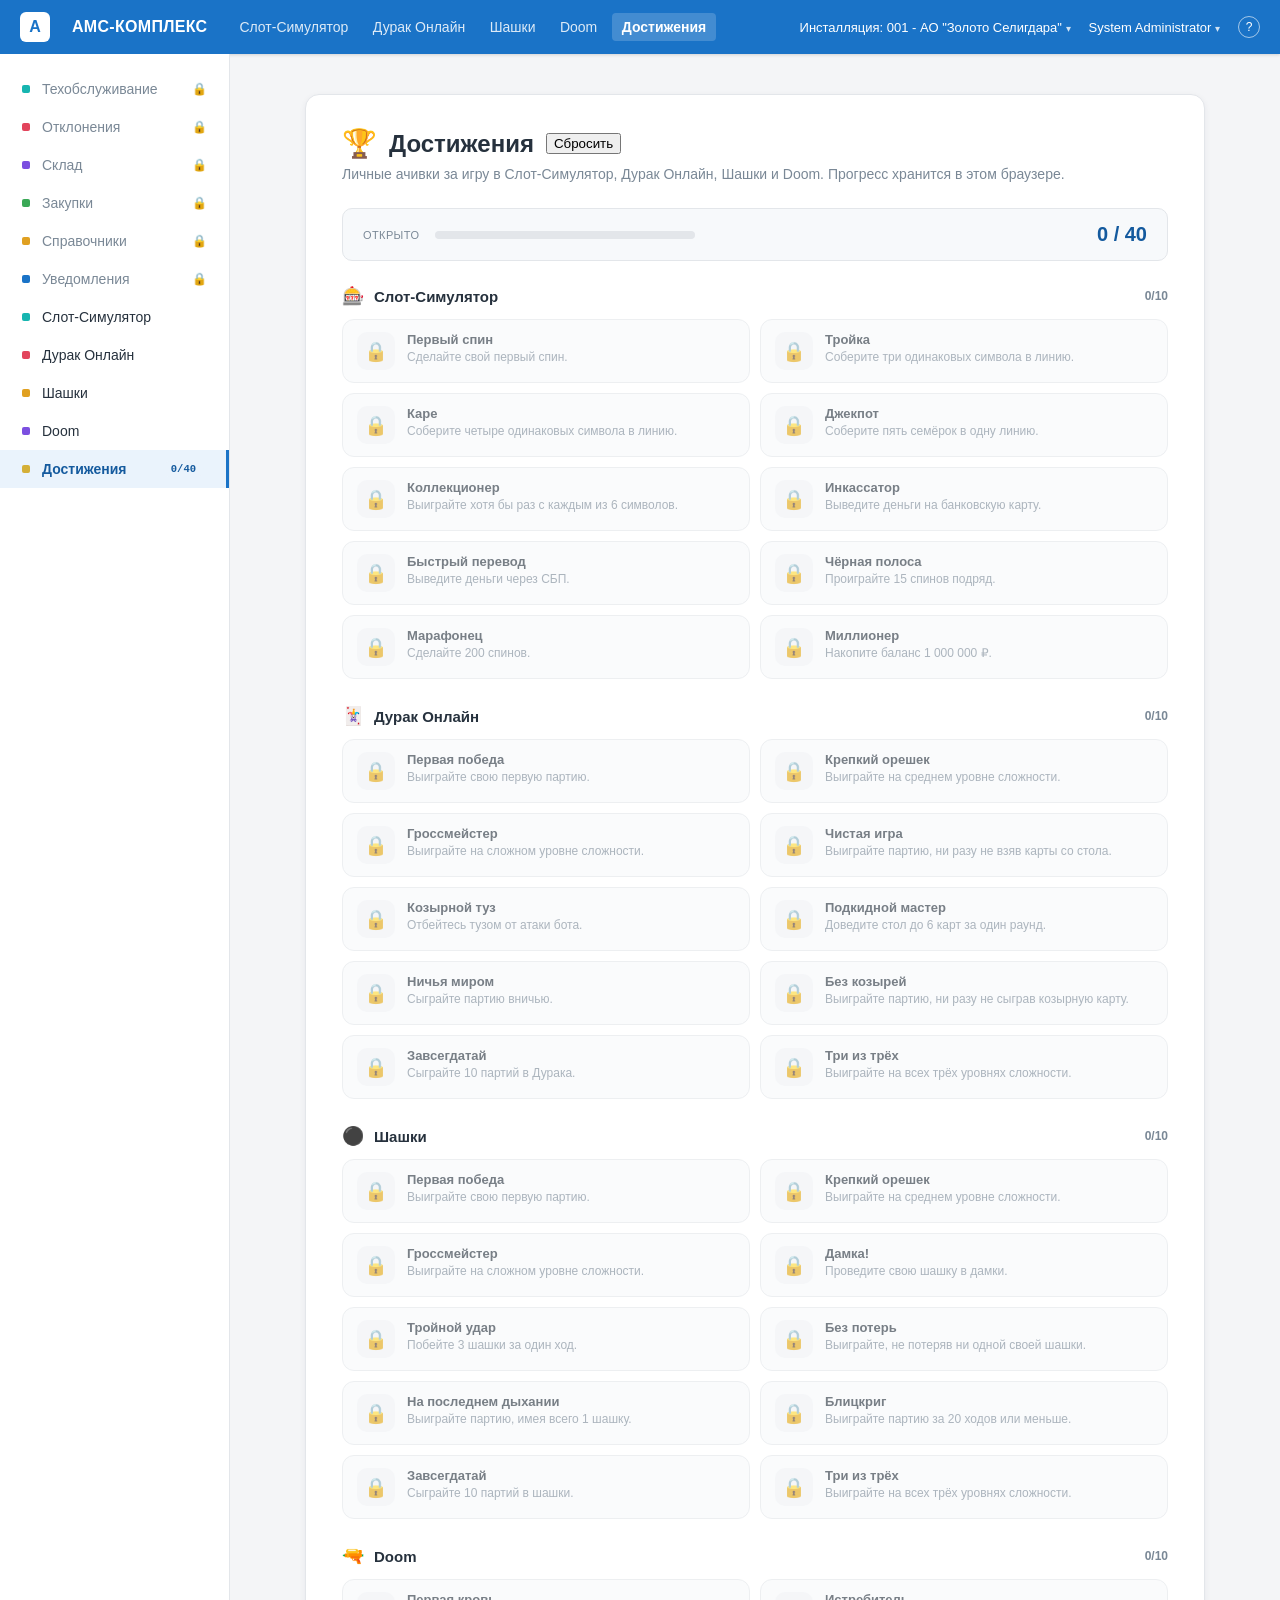
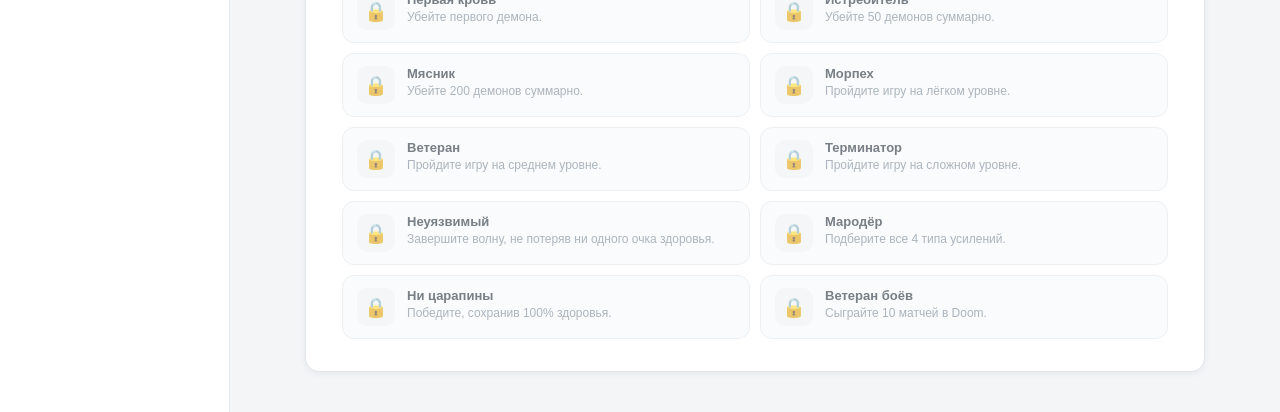
==== achievements.html @ a23271f0 "Add an Achievements system with a full-screen unlock animation New shared achievements.js/css regist" ====
<!doctype html>
<html lang="ru">
<head>
<meta charset="UTF-8" />
<meta name="viewport" content="width=device-width, initial-scale=1.0" />
<title>АМС-КОМПЛЕКС · Достижения</title>
<link rel="icon" href="data:image/svg+xml,<svg xmlns=%22http://www.w3.org/2000/svg%22 viewBox=%220 0 100 100%22><rect width=%22100%22 height=%22100%22 rx=%2220%22 fill=%22%231565c0%22/><text x=%2250%22 y=%2268%22 font-size=%2260%22 fill=%22white%22 text-anchor=%22middle%22 font-family=%22Arial%22>A</text></svg>" />
<link rel="stylesheet" href="style.css" />
<link rel="stylesheet" href="achievements.css" />
</head>
<body>
<header class="topbar">
  <div class="topbar-left">
    <div class="logo">A</div>
    <span class="brand">АМС-КОМПЛЕКС</span>
    <nav class="topnav">
      <a href="index.html">Слот-Симулятор</a>
      <a href="durak.html">Дурак Онлайн</a>
      <a href="checkers.html">Шашки</a>
      <a href="doom.html">Doom</a>
      <a href="#" class="active">Достижения</a>
    </nav>
  </div>
  <div class="topbar-right">
    <span class="install">Инсталляция: 001 - АО "Золото Селигдара" <span class="chev">▾</span></span>
    <span class="user">System Administrator <span class="chev">▾</span></span>
    <span class="help">?</span>
  </div>
</header>

<div class="page">
  <aside class="sidebar">
    <div class="sidebar-item locked-feature" data-feature="Техобслуживание"><span class="dot dot-teal"></span>Техобслуживание<span class="lock-icon">🔒</span></div>
    <div class="sidebar-item locked-feature" data-feature="Отклонения"><span class="dot dot-red"></span>Отклонения<span class="lock-icon">🔒</span></div>
    <div class="sidebar-item locked-feature" data-feature="Склад"><span class="dot dot-purple"></span>Склад<span class="lock-icon">🔒</span></div>
    <div class="sidebar-item locked-feature" data-feature="Закупки"><span class="dot dot-green"></span>Закупки<span class="lock-icon">🔒</span></div>
    <div class="sidebar-item locked-feature" data-feature="Справочники"><span class="dot dot-orange"></span>Справочники<span class="lock-icon">🔒</span></div>
    <div class="sidebar-item locked-feature" data-feature="Уведомления"><span class="dot dot-blue"></span>Уведомления<span class="lock-icon">🔒</span></div>
    <a href="index.html" class="sidebar-item">
      <span class="dot dot-cyan"></span>Слот-Симулятор
    </a>
    <a href="durak.html" class="sidebar-item">
      <span class="dot dot-red"></span>Дурак Онлайн
    </a>
    <a href="checkers.html" class="sidebar-item">
      <span class="dot dot-orange"></span>Шашки
    </a>
    <a href="doom.html" class="sidebar-item">
      <span class="dot dot-purple"></span>Doom
    </a>
    <div class="sidebar-item active">
      <span class="dot dot-gold"></span>Достижения
      <span class="ach-badge">0/40</span>
    </div>
  </aside>

  <main class="content">
    <div class="card achievements-card">
      <div class="card-header">
        <span class="card-icon">🏆</span>
        <h1>Достижения</h1>
        <button id="achResetBtn" class="new-game-btn">Сбросить</button>
      </div>
      <p class="subtitle">Личные ачивки за игру в Слот-Симулятор, Дурак Онлайн, Шашки и Doom. Прогресс хранится в этом браузере.</p>

      <div class="ach-summary">
        <span class="ach-summary-label">Открыто</span>
        <div class="ach-summary-track"><div class="ach-summary-fill" id="achSummaryFill"></div></div>
        <span class="ach-summary-count" id="achSummaryCount">0 / 40</span>
      </div>

      <div id="achList"></div>
    </div>
  </main>
</div>

<div class="ach-toast-layer" id="achToastLayer"></div>

<script src="achievements.js"></script>
<script>initAchievementsPage();</script>
</body>
</html>
---- style.css ----
:root {
  --blue: #1a73c7;
  --blue-dark: #145a9e;
  --bg: #f4f5f7;
  --sidebar-bg: #ffffff;
  --card-bg: #ffffff;
  --border: #e3e6ea;
  --text: #26313d;
  --text-muted: #7a8896;
  --teal: #17b5b0;
  --red: #e2445c;
  --purple: #7b4fe0;
  --green: #3aa856;
  --orange: #e0a021;
  --gold: #d4af37;
}

* { box-sizing: border-box; }

body {
  margin: 0;
  font-family: "Segoe UI", Roboto, Arial, sans-serif;
  background: var(--bg);
  color: var(--text);
  overflow-x: hidden;
}

.topbar {
  min-height: 54px;
  background: var(--blue);
  color: #fff;
  display: flex;
  flex-wrap: wrap;
  align-items: center;
  justify-content: space-between;
  gap: 8px 20px;
  padding: 10px 20px;
  box-shadow: 0 1px 3px rgba(0,0,0,0.15);
}

.topbar-left { display: flex; flex-wrap: wrap; align-items: center; gap: 10px 22px; }

.logo {
  width: 30px;
  height: 30px;
  background: #fff;
  color: var(--blue);
  border-radius: 6px;
  display: flex;
  align-items: center;
  justify-content: center;
  font-weight: 800;
}

.brand { font-weight: 700; letter-spacing: 0.3px; }

.topnav a {
  color: rgba(255,255,255,0.85);
  text-decoration: none;
  font-size: 14px;
  padding: 6px 10px;
  border-radius: 4px;
}
.topnav a.active {
  background: rgba(255,255,255,0.18);
  color: #fff;
  font-weight: 600;
}

.topbar-right {
  display: flex;
  flex-wrap: wrap;
  align-items: center;
  gap: 8px 18px;
  font-size: 13px;
}
.topbar-right .chev { font-size: 10px; opacity: 0.8; }
.help {
  width: 22px; height: 22px;
  border: 1px solid rgba(255,255,255,0.6);
  border-radius: 50%;
  display: flex; align-items: center; justify-content: center;
  font-size: 12px;
}

.page {
  display: flex;
  min-height: calc(100vh - 54px);
}

.sidebar {
  width: 230px;
  background: var(--sidebar-bg);
  border-right: 1px solid var(--border);
  padding: 16px 0;
}

.sidebar-item {
  display: flex;
  align-items: center;
  gap: 12px;
  padding: 11px 22px;
  font-size: 14px;
  color: var(--text);
  cursor: default;
  text-decoration: none;
}
.sidebar-item.active {
  background: #eaf3fc;
  color: var(--blue-dark);
  font-weight: 600;
  border-right: 3px solid var(--blue);
}

a.sidebar-item {
  cursor: pointer;
}
.sidebar-item.locked-feature {
  cursor: pointer;
  color: var(--text-muted);
}
.sidebar-item.locked-feature:hover {
  background: #f7f9fb;
}
.lock-icon {
  margin-left: auto;
  font-size: 12px;
}

.dot {
  width: 8px; height: 8px;
  border-radius: 2px;
  display: inline-block;
}
.dot-teal { background: var(--teal); }
.dot-red { background: var(--red); }
.dot-purple { background: var(--purple); }
.dot-green { background: var(--green); }
.dot-orange { background: var(--orange); }
.dot-blue { background: var(--blue); }
.dot-cyan { background: #17b5b0; }
.dot-gold { background: #d4af37; }

.content {
  flex: 1;
  padding: 40px;
  display: flex;
  justify-content: center;
}

.stack {
  display: flex;
  flex-direction: column;
  gap: 20px;
  width: 100%;
  max-width: 780px;
}

.hidden { display: none !important; }

.currency {
  font-weight: 600;
  color: var(--text-muted);
  font-size: 0.7em;
}

.card {
  background: var(--card-bg);
  border: 1px solid var(--border);
  border-radius: 14px;
  box-shadow: 0 2px 6px rgba(20, 40, 70, 0.06);
  padding: 32px 36px;
}

.slot-card {
  width: 100%;
  max-width: 780px;
}

.card-header {
  display: flex;
  align-items: center;
  gap: 12px;
}
.card-icon { font-size: 28px; }
.card-header h1 {
  font-size: 24px;
  margin: 0;
  font-weight: 700;
}

.subtitle {
  color: var(--text-muted);
  font-size: 14px;
  margin: 6px 0 26px;
}

.balance-row {
  display: flex;
  justify-content: space-between;
  align-items: center;
  background: #f7f9fb;
  border: 1px solid var(--border);
  border-radius: 10px;
  padding: 14px 20px;
  margin-bottom: 22px;
}

.balance-label {
  display: block;
  font-size: 11px;
  text-transform: uppercase;
  letter-spacing: 0.4px;
  color: var(--text-muted);
  margin-bottom: 3px;
}

.balance-value {
  font-size: 22px;
  font-weight: 700;
  color: var(--green);
}

.bet-controls {
  display: flex;
  align-items: center;
  gap: 10px;
}

.bet-btn {
  width: 26px; height: 26px;
  border-radius: 6px;
  border: 1px solid var(--border);
  background: #fff;
  color: var(--blue-dark);
  font-size: 15px;
  cursor: pointer;
  line-height: 1;
}
.bet-btn:hover { background: #eaf3fc; }

.bet-value {
  font-weight: 700;
  min-width: 34px;
  text-align: center;
  display: inline-block;
}

.slot-body {
  display: flex;
  gap: 20px;
  align-items: flex-start;
}

.reels-panel {
  flex: 1;
  min-width: 0;
}

.paytable {
  width: 220px;
  flex-shrink: 0;
  background: #f7f9fb;
  border: 1px solid var(--border);
  border-radius: 10px;
  padding: 14px 16px;
}

.paytable-title {
  font-size: 13px;
  font-weight: 700;
  margin-bottom: 4px;
}

.paytable-hint {
  font-size: 11px;
  color: var(--text-muted);
  margin-bottom: 10px;
}

.paytable-row {
  display: flex;
  align-items: center;
  justify-content: space-between;
  gap: 8px;
  padding: 6px 0;
  border-bottom: 1px solid var(--border);
}
.paytable-row:last-child { border-bottom: none; }

.paytable-symbol {
  font-size: 18px;
  width: 24px;
  text-align: center;
  flex-shrink: 0;
}

.paytable-values {
  display: flex;
  gap: 7px;
  font-size: 11px;
  color: var(--text-muted);
  font-variant-numeric: tabular-nums;
  text-align: right;
}
.paytable-values b {
  display: block;
  color: var(--text);
  font-size: 12px;
}

.reels {
  display: flex;
  gap: 8px;
  justify-content: center;
  background: linear-gradient(180deg, #17324f, #0e2338);
  border-radius: 12px;
  padding: 16px;
  margin-bottom: 22px;
  box-shadow: inset 0 0 0 3px #d4af37;
}

.reel {
  width: 72px;
  height: 72px;
  background: #fff;
  border-radius: 8px;
  overflow: hidden;
  display: flex;
  align-items: center;
  justify-content: center;
  box-shadow: 0 2px 4px rgba(0,0,0,0.35);
}

.reel-strip {
  font-size: 34px;
  transition: transform 0.08s linear;
}

.reel.spinning .reel-strip {
  filter: blur(2px);
}

.message {
  text-align: center;
  min-height: 28px;
  font-size: 17px;
  font-weight: 700;
  color: var(--blue-dark);
  margin-bottom: 20px;
}

.message.win {
  color: var(--gold);
  text-shadow: 0 0 1px rgba(212,175,55,0.4);
  animation: pop 0.4s ease;
}

@keyframes pop {
  0% { transform: scale(0.85); opacity: 0; }
  100% { transform: scale(1); opacity: 1; }
}

.spin-btn {
  display: block;
  width: 100%;
  padding: 14px;
  background: var(--blue);
  color: #fff;
  border: none;
  border-radius: 10px;
  font-size: 16px;
  font-weight: 700;
  letter-spacing: 0.3px;
  cursor: pointer;
  transition: background 0.15s ease, transform 0.05s ease;
}
.spin-btn:hover { background: var(--blue-dark); }
.spin-btn:active { transform: translateY(1px); }
.spin-btn:disabled {
  background: #a9c4de;
  cursor: not-allowed;
}

.footnote {
  margin-top: 18px;
  font-size: 11px;
  color: var(--text-muted);
  text-align: center;
}

/* Withdraw card */

.withdraw-card {
  width: 100%;
  max-width: 560px;
  align-self: center;
  animation: slideIn 0.35s ease;
}

@keyframes slideIn {
  0% { opacity: 0; transform: translateY(-10px); }
  100% { opacity: 1; transform: translateY(0); }
}

.withdraw-amount-row {
  display: flex;
  align-items: center;
  justify-content: space-between;
  background: #f7f9fb;
  border: 1px solid var(--border);
  border-radius: 10px;
  padding: 14px 20px;
  margin: 18px 0 20px;
}

.withdraw-amount {
  font-size: 22px;
  font-weight: 700;
  color: var(--text);
}

.method-tabs {
  display: flex;
  gap: 8px;
  background: #f0f2f5;
  border-radius: 10px;
  padding: 4px;
  margin-bottom: 18px;
}

.difficulty-select {
  display: flex;
  align-items: center;
  gap: 12px;
  flex-wrap: wrap;
  margin-bottom: 20px;
}
.difficulty-label {
  font-size: 12px;
  font-weight: 600;
  color: var(--text-muted);
  white-space: nowrap;
}
.difficulty-select .method-tabs {
  margin-bottom: 0;
}

.method-tab {
  flex: 1;
  border: none;
  background: transparent;
  padding: 9px 8px;
  border-radius: 8px;
  font-size: 13px;
  font-weight: 600;
  color: var(--text-muted);
  cursor: pointer;
}

.method-tab.active {
  background: #fff;
  color: var(--blue-dark);
  box-shadow: 0 1px 3px rgba(20,40,70,0.12);
}

.field-label {
  display: block;
  font-size: 12px;
  font-weight: 600;
  color: var(--text-muted);
  margin-bottom: 6px;
}

.field-input {
  width: 100%;
  border: 1px solid var(--border);
  border-radius: 10px;
  padding: 12px 14px;
  font-size: 15px;
  font-family: inherit;
  color: var(--text);
  background: #fff;
  letter-spacing: 0.5px;
}
.field-input:focus {
  outline: none;
  border-color: var(--blue);
  box-shadow: 0 0 0 3px rgba(26,115,199,0.15);
}

.card-input-wrap {
  position: relative;
}
.card-input-wrap .field-input {
  padding-right: 66px;
}

.card-brand {
  position: absolute;
  right: 8px;
  top: 50%;
  transform: translateY(-50%);
  font-size: 10px;
  font-weight: 800;
  letter-spacing: 0.5px;
  color: #fff;
  padding: 4px 8px;
  border-radius: 5px;
  background: #9aa7b3;
  visibility: hidden;
}
.card-brand.visa { visibility: visible; background: #1a5cb0; }
.card-brand.mastercard { visibility: visible; background: linear-gradient(90deg, #eb001b, #f79e1b); }
.card-brand.mir { visibility: visible; background: #1a9f4c; }

.method-panel { margin-bottom: 8px; }

.field-error {
  min-height: 18px;
  font-size: 12px;
  color: var(--red);
  margin: 8px 0 4px;
}

.withdraw-btn {
  display: block;
  width: 100%;
  padding: 14px;
  background: var(--blue);
  color: #fff;
  border: none;
  border-radius: 10px;
  font-size: 16px;
  font-weight: 700;
  letter-spacing: 0.3px;
  cursor: pointer;
  margin-top: 6px;
  transition: background 0.15s ease, transform 0.05s ease;
}
.withdraw-btn:hover { background: var(--blue-dark); }
.withdraw-btn:active { transform: translateY(1px); }
.withdraw-btn:disabled { background: #a9c4de; cursor: not-allowed; }
.withdraw-btn.secondary {
  background: #eaf3fc;
  color: var(--blue-dark);
}
.withdraw-btn.secondary:hover { background: #d9ecfb; }

.withdraw-success {
  text-align: center;
  padding: 10px 0 4px;
  animation: pop 0.4s ease;
}

.success-icon {
  width: 56px;
  height: 56px;
  margin: 0 auto 16px;
  border-radius: 50%;
  background: #e6f6ea;
  color: var(--green);
  font-size: 28px;
  font-weight: 800;
  display: flex;
  align-items: center;
  justify-content: center;
}

.success-title {
  font-size: 18px;
  font-weight: 700;
  margin-bottom: 6px;
}

.success-amount {
  font-size: 26px;
  font-weight: 800;
  color: var(--green);
  margin-bottom: 6px;
}

.success-detail {
  font-size: 13px;
  color: var(--text-muted);
  margin-bottom: 20px;
}

.success-meta {
  display: flex;
  justify-content: space-between;
  gap: 12px;
  background: #f7f9fb;
  border: 1px solid var(--border);
  border-radius: 10px;
  padding: 14px 18px;
  margin-bottom: 20px;
  text-align: left;
}
.success-meta > div {
  display: flex;
  flex-direction: column;
  gap: 4px;
  font-size: 13px;
}
.success-meta span:first-child {
  font-size: 11px;
  text-transform: uppercase;
  letter-spacing: 0.3px;
  color: var(--text-muted);
}
.success-meta span:last-child {
  font-weight: 700;
}

/* Paywall modal */

.modal-overlay {
  position: fixed;
  inset: 0;
  background: rgba(15, 25, 40, 0.55);
  display: flex;
  align-items: center;
  justify-content: center;
  padding: 20px;
  z-index: 100;
}

.modal {
  position: relative;
  background: #fff;
  border-radius: 16px;
  padding: 32px 32px 26px;
  width: 100%;
  max-width: 420px;
  box-shadow: 0 20px 50px rgba(0,0,0,0.3);
  animation: pop 0.3s ease;
}

.modal-close {
  position: absolute;
  top: 14px;
  right: 14px;
  width: 28px;
  height: 28px;
  border: none;
  background: #f0f2f5;
  border-radius: 50%;
  font-size: 16px;
  line-height: 1;
  color: var(--text-muted);
  cursor: pointer;
}
.modal-close:hover { background: #e3e6ea; }

.saas-badge {
  display: inline-block;
  background: linear-gradient(90deg, var(--blue), var(--blue-dark));
  color: #fff;
  font-size: 11px;
  font-weight: 800;
  letter-spacing: 0.4px;
  padding: 5px 12px;
  border-radius: 20px;
  margin-bottom: 14px;
}

.saas-title {
  margin: 0 0 8px;
  font-size: 21px;
  font-weight: 800;
}

.saas-subtitle {
  margin: 0 0 18px;
  font-size: 13px;
  color: var(--text-muted);
  line-height: 1.5;
}
.saas-subtitle strong,
.saas-subtitle span {
  color: var(--text);
  font-weight: 700;
}

.saas-features {
  list-style: none;
  margin: 0 0 20px;
  padding: 0;
  display: flex;
  flex-direction: column;
  gap: 9px;
}
.saas-features li {
  font-size: 13px;
  color: var(--text);
  background: #f7f9fb;
  border: 1px solid var(--border);
  border-radius: 8px;
  padding: 9px 12px;
}

.saas-price-row {
  display: flex;
  align-items: baseline;
  gap: 6px;
  margin-bottom: 18px;
}
.saas-price {
  font-size: 30px;
  font-weight: 800;
  color: var(--blue-dark);
}
.saas-price-period {
  font-size: 13px;
  color: var(--text-muted);
}

.saas-pay-btn {
  margin-top: 0;
}

.saas-note {
  margin-top: 12px;
  font-size: 11px;
  color: var(--text-muted);
  text-align: center;
}

/* Game stats card */

.stats-card {
  width: 100%;
  max-width: 720px;
}
.stats-card .card-header {
  position: relative;
}

.stats-table {
  display: flex;
  flex-direction: column;
  border: 1px solid var(--border);
  border-radius: 10px;
  overflow: hidden;
}

.stats-row {
  display: grid;
  grid-template-columns: 1.2fr repeat(5, 1fr);
  align-items: center;
  padding: 10px 14px;
  font-size: 13px;
  border-bottom: 1px solid var(--border);
}
.stats-row:last-child { border-bottom: none; }

.stats-row.stats-header {
  background: #f7f9fb;
  font-size: 11px;
  text-transform: uppercase;
  letter-spacing: 0.3px;
  color: var(--text-muted);
  font-weight: 700;
}

.stats-level {
  font-weight: 700;
}

.stats-cell {
  text-align: center;
  font-variant-numeric: tabular-nums;
}

.stats-row:not(.stats-header) .stats-win { color: var(--green); font-weight: 700; }
.stats-row:not(.stats-header) .stats-loss { color: var(--red); font-weight: 700; }
.stats-row:not(.stats-header) .stats-draw { color: var(--text-muted); }
.stats-row:not(.stats-header) .stats-rate { font-weight: 700; }

@media (max-width: 700px) {
  .stats-row { grid-template-columns: 1fr; row-gap: 4px; text-align: left; }
  .stats-cell { text-align: left; }
  .stats-row.stats-header { display: none; }
  .stats-row:not(.stats-header) .stats-cell::before {
    content: attr(data-label) ": ";
    color: var(--text-muted);
    font-weight: 400;
  }
}

.saas-payment .saas-title {
  margin-bottom: 16px;
}
.saas-payment .withdraw-amount-row {
  margin-top: 0;
}
.saas-payment .withdraw-btn + .withdraw-btn {
  margin-top: 10px;
}

@media (max-width: 700px) {
  .sidebar { display: none; }
  .content { padding: 20px; }
  .card { padding: 24px 20px; }
  .slot-body { flex-direction: column; }
  .paytable { width: 100%; }
  .reel { width: 56px; height: 56px; }
  .reel-strip { font-size: 26px; }
  .reels { gap: 6px; padding: 12px; }
}
---- achievements.css ----
/* Nav badge */
.ach-badge {
  margin-left: auto;
  font-family: ui-monospace, "SF Mono", Consolas, monospace;
  font-size: 10.5px;
  font-weight: 700;
  color: var(--blue-dark);
  background: #eaf3fc;
  border-radius: 999px;
  padding: 2px 8px;
}
a.sidebar-item .ach-badge { margin-left: auto; }

/* ---------- Full-screen unlock toast ---------- */

.ach-toast-layer {
  position: fixed;
  inset: 0;
  z-index: 1000;
  pointer-events: none;
}

.ach-toast {
  position: fixed;
  inset: 0;
  display: flex;
  align-items: center;
  justify-content: center;
  pointer-events: auto;
  cursor: pointer;
  opacity: 0;
}
.ach-toast.ach-toast-in { opacity: 1; }
.ach-toast.ach-toast-out {
  opacity: 0;
  transition: opacity 0.35s ease;
}

.ach-toast-backdrop {
  position: absolute;
  inset: 0;
  background: radial-gradient(120% 120% at 50% 40%, rgba(20, 30, 45, 0.55), rgba(5, 9, 14, 0.86));
  backdrop-filter: blur(6px);
  opacity: 0;
  transition: opacity 0.45s ease;
}
.ach-toast.ach-toast-in .ach-toast-backdrop { opacity: 1; }

.ach-confetti {
  position: absolute;
  inset: 0;
  pointer-events: none;
}

.ach-toast-card {
  position: relative;
  width: min(420px, 88vw);
  background: linear-gradient(180deg, #16283b, #0d1b28);
  border: 1px solid rgba(215, 177, 85, 0.35);
  border-radius: 20px;
  padding: 36px 30px 30px;
  text-align: center;
  box-shadow: 0 30px 80px -20px rgba(0, 0, 0, 0.7), 0 0 0 1px rgba(255, 255, 255, 0.03) inset;
  transform: scale(0.55) translateY(40px);
  opacity: 0;
  overflow: hidden;
}
.ach-toast.ach-toast-in .ach-toast-card {
  animation: achCardIn 0.62s cubic-bezier(0.2, 1.4, 0.4, 1) forwards;
}

@keyframes achCardIn {
  0% { transform: scale(0.55) translateY(40px); opacity: 0; }
  60% { transform: scale(1.06) translateY(-6px); opacity: 1; }
  100% { transform: scale(1) translateY(0); opacity: 1; }
}

.ach-toast-card::after {
  content: "";
  position: absolute;
  top: 0;
  left: -60%;
  width: 40%;
  height: 100%;
  background: linear-gradient(115deg, transparent, rgba(255, 255, 255, 0.14), transparent);
  transform: skewX(-18deg);
}
.ach-toast.ach-toast-in .ach-toast-card::after {
  animation: achShine 1.3s ease-out 0.5s;
}
@keyframes achShine {
  0% { left: -60%; }
  100% { left: 130%; }
}

.ach-toast-eyebrow {
  font-family: ui-monospace, "SF Mono", Consolas, monospace;
  font-size: 11px;
  letter-spacing: 0.16em;
  text-transform: uppercase;
  color: var(--gold, #d7b155);
  margin-bottom: 18px;
}

.ach-toast-icon {
  width: 84px;
  height: 84px;
  margin: 0 auto 16px;
  border-radius: 50%;
  background: radial-gradient(circle at 35% 30%, #2a3f56, #0f1e2c);
  border: 2px solid rgba(215, 177, 85, 0.55);
  display: flex;
  align-items: center;
  justify-content: center;
  font-size: 40px;
  position: relative;
}
.ach-toast.ach-toast-in .ach-toast-icon {
  animation: achIconPulse 1.8s ease-out 0.3s;
}
@keyframes achIconPulse {
  0% { box-shadow: 0 0 0 0 rgba(215, 177, 85, 0.55); }
  70% { box-shadow: 0 0 0 26px rgba(215, 177, 85, 0); }
  100% { box-shadow: 0 0 0 0 rgba(215, 177, 85, 0); }
}

.ach-toast-game {
  font-size: 11.5px;
  color: #93a8bd;
  text-transform: uppercase;
  letter-spacing: 0.06em;
  margin-bottom: 6px;
}

.ach-toast-title {
  font-size: 24px;
  font-weight: 800;
  color: #eef3f8;
  margin-bottom: 8px;
}

.ach-toast-desc {
  font-size: 13.5px;
  color: #93a8bd;
  line-height: 1.5;
}

@media (prefers-reduced-motion: reduce) {
  .ach-toast, .ach-toast-backdrop, .ach-toast-card, .ach-toast-icon, .ach-toast-card::after {
    animation: none !important;
    transition: none !important;
  }
  .ach-toast.ach-toast-in { opacity: 1; }
  .ach-toast.ach-toast-in .ach-toast-backdrop { opacity: 1; }
  .ach-toast.ach-toast-in .ach-toast-card { transform: none; opacity: 1; }
}

/* ---------- Achievements page ---------- */

.achievements-card {
  width: 100%;
  max-width: 900px;
}

.ach-summary {
  display: flex;
  align-items: center;
  gap: 16px;
  background: #f7f9fb;
  border: 1px solid var(--border);
  border-radius: 10px;
  padding: 14px 20px;
  margin: 18px 0 24px;
}
.ach-summary-label {
  font-size: 11px;
  text-transform: uppercase;
  letter-spacing: 0.4px;
  color: var(--text-muted);
}
.ach-summary-count {
  font-size: 20px;
  font-weight: 800;
  color: var(--blue-dark);
  margin-left: auto;
  font-variant-numeric: tabular-nums;
}
.ach-summary-track {
  flex: 1;
  height: 8px;
  background: #e3e6ea;
  border-radius: 999px;
  overflow: hidden;
  max-width: 260px;
}
.ach-summary-fill {
  height: 100%;
  width: 0%;
  background: linear-gradient(90deg, var(--gold, #d4af37), var(--blue));
  border-radius: 999px;
  transition: width 0.5s ease;
}

.ach-group { margin-bottom: 26px; }
.ach-group:last-child { margin-bottom: 0; }

.ach-group-head {
  display: flex;
  align-items: center;
  gap: 10px;
  margin-bottom: 12px;
}
.ach-group-icon { font-size: 18px; }
.ach-group-head h2 {
  font-size: 15px;
  font-weight: 700;
  margin: 0;
}
.ach-group-count {
  margin-left: auto;
  font-size: 12px;
  font-weight: 700;
  color: var(--text-muted);
  font-variant-numeric: tabular-nums;
}

.ach-grid {
  display: grid;
  grid-template-columns: repeat(2, 1fr);
  gap: 10px;
}

.ach-card {
  display: flex;
  gap: 12px;
  align-items: flex-start;
  border: 1px solid var(--border);
  border-radius: 12px;
  padding: 12px 14px;
  background: #fff;
}
.ach-card.ach-locked {
  background: #f7f9fb;
  opacity: 0.62;
}
.ach-card.ach-done {
  border-color: rgba(212, 175, 55, 0.45);
  background: linear-gradient(180deg, #fffdf6, #ffffff);
}

.ach-card-icon {
  width: 38px;
  height: 38px;
  flex-shrink: 0;
  border-radius: 10px;
  display: flex;
  align-items: center;
  justify-content: center;
  font-size: 19px;
  background: #f0f2f5;
}
.ach-card.ach-done .ach-card-icon {
  background: rgba(212, 175, 55, 0.16);
}

.ach-card-title {
  font-size: 13px;
  font-weight: 700;
  color: var(--text);
  margin-bottom: 2px;
}
.ach-card-desc {
  font-size: 12px;
  color: var(--text-muted);
  line-height: 1.4;
}
.ach-card-date {
  font-size: 10.5px;
  color: var(--gold-dim, #8a7442);
  margin-top: 4px;
  font-weight: 600;
}

@media (max-width: 700px) {
  .ach-grid { grid-template-columns: 1fr; }
  .ach-summary { flex-wrap: wrap; }
  .ach-summary-track { order: 3; max-width: 100%; }
}
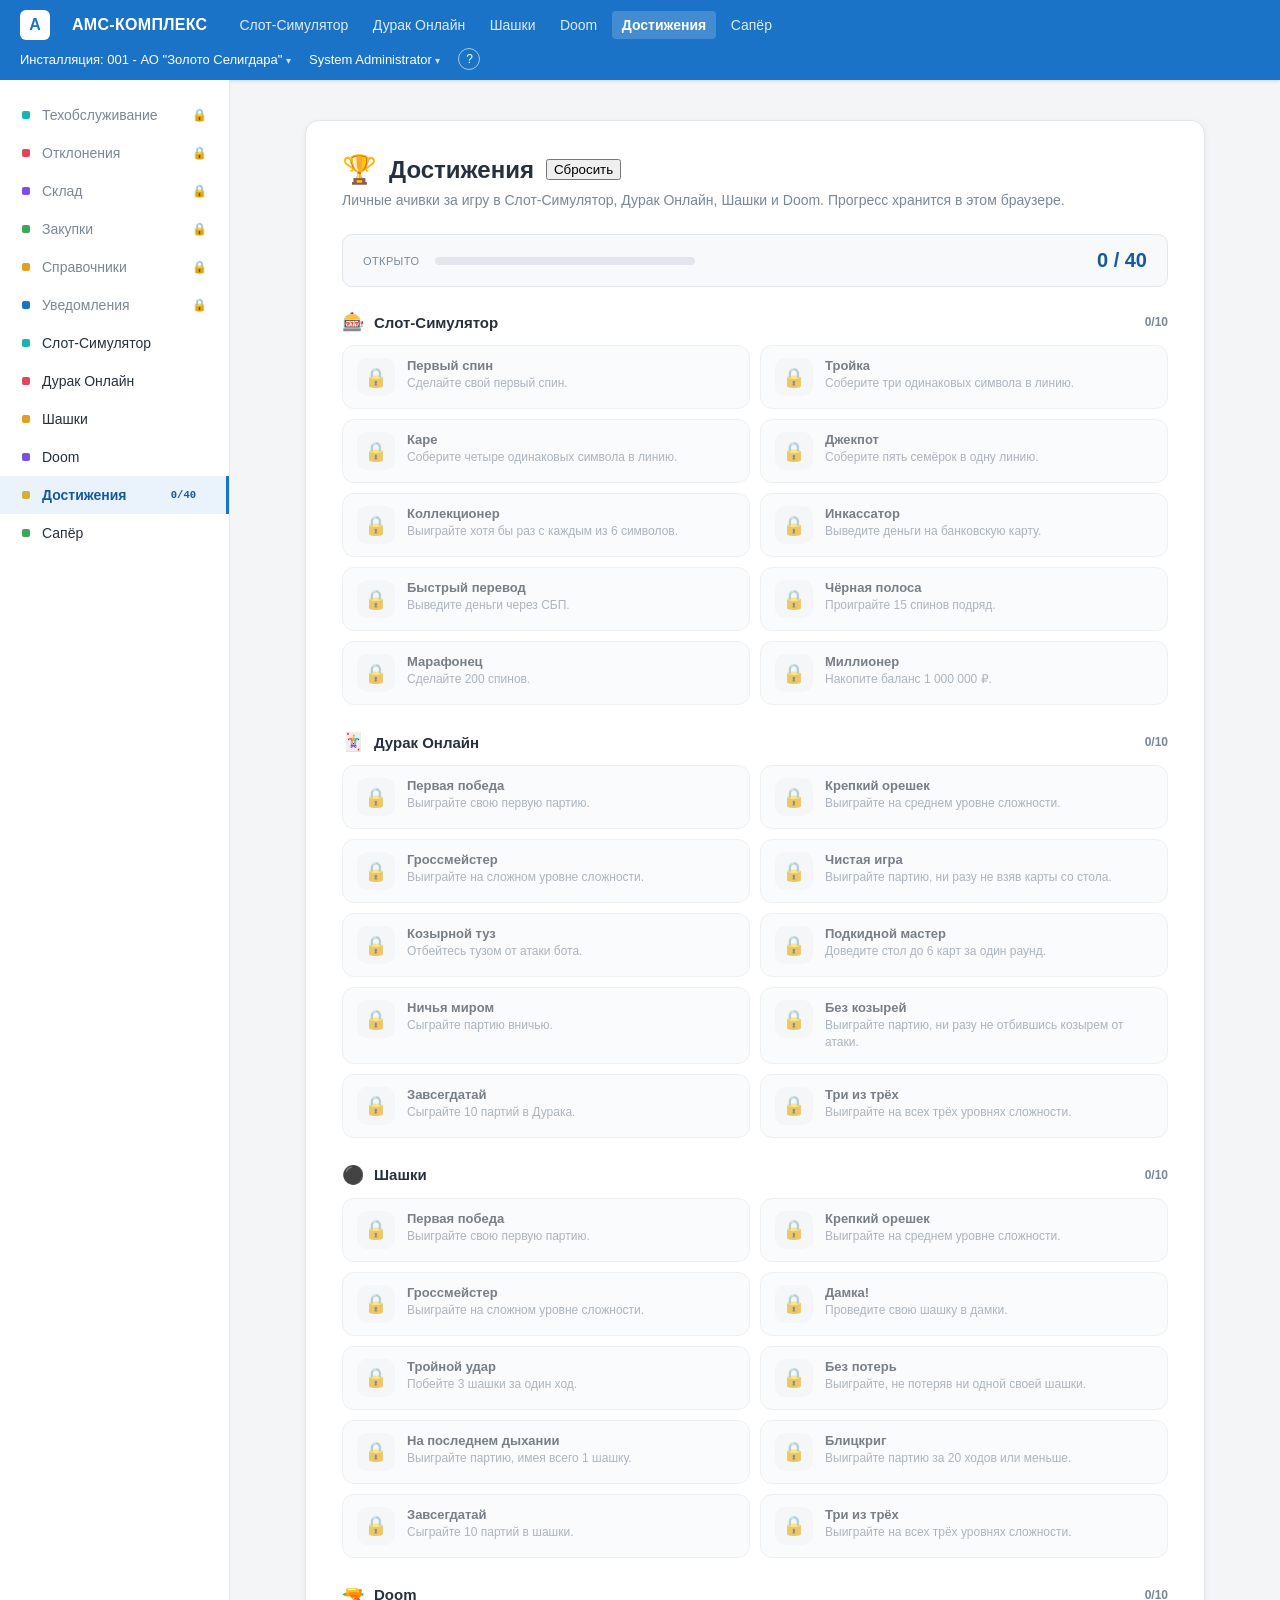
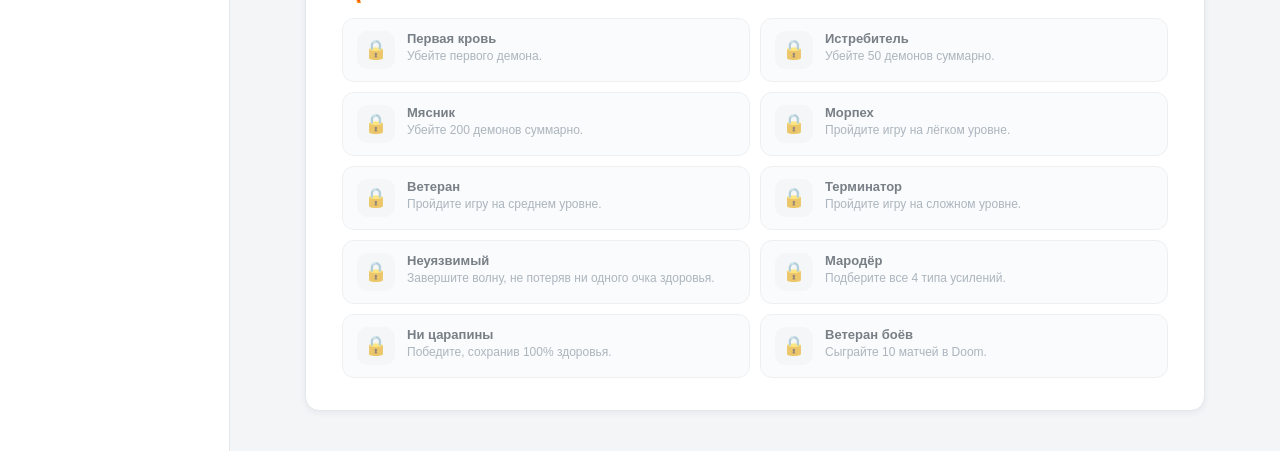
==== commit b0d71785: "Add Minesweeper game with difficulty levels and statistics" ====
--- a/achievements.html
+++ b/achievements.html
@@ -19,6 +19,7 @@
       <a href="checkers.html">Шашки</a>
       <a href="doom.html">Doom</a>
       <a href="#" class="active">Достижения</a>
+      <a href="minesweeper.html">Сапёр</a>
     </nav>
   </div>
   <div class="topbar-right">
@@ -52,6 +53,7 @@
       <span class="dot dot-gold"></span>Достижения
       <span class="ach-badge">0/40</span>
     </div>
+    <a href="minesweeper.html" class="sidebar-item"><span class="dot dot-green"></span>Сапёр</a>
   </aside>
 
   <main class="content">
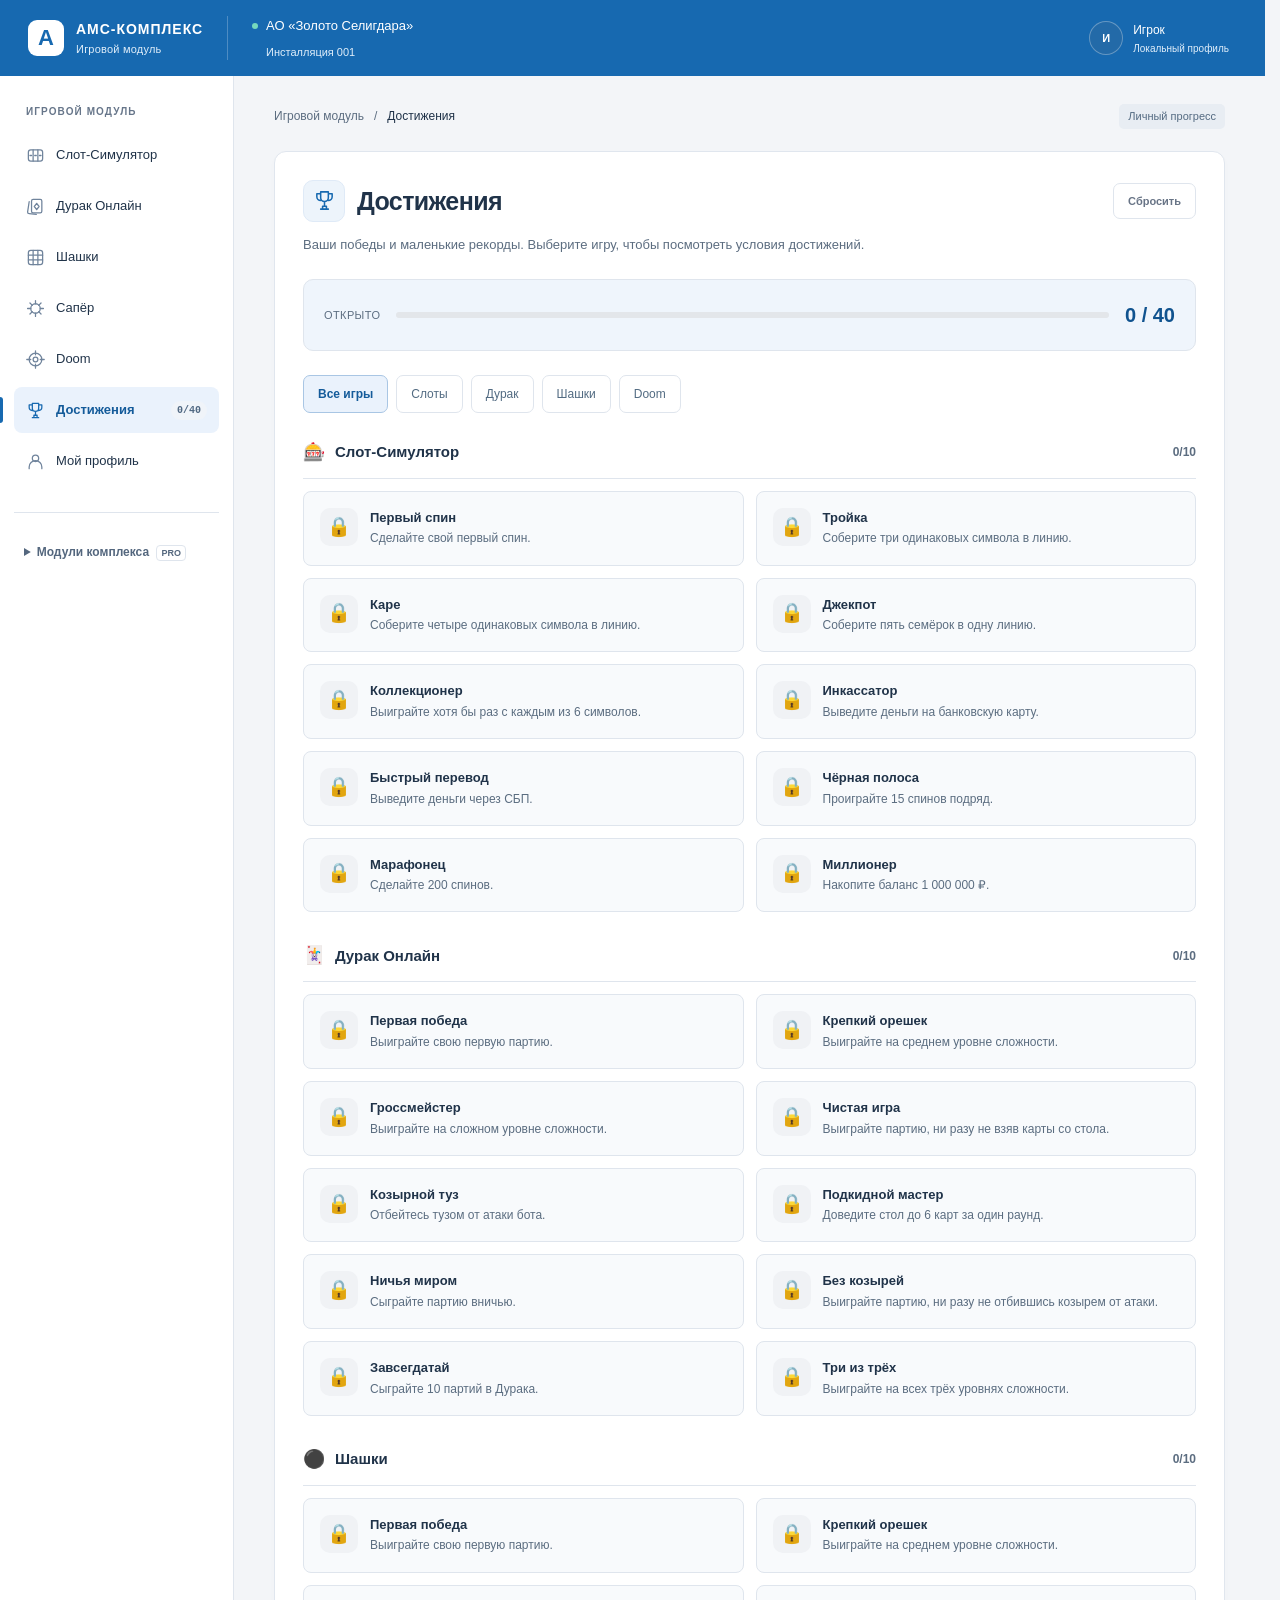
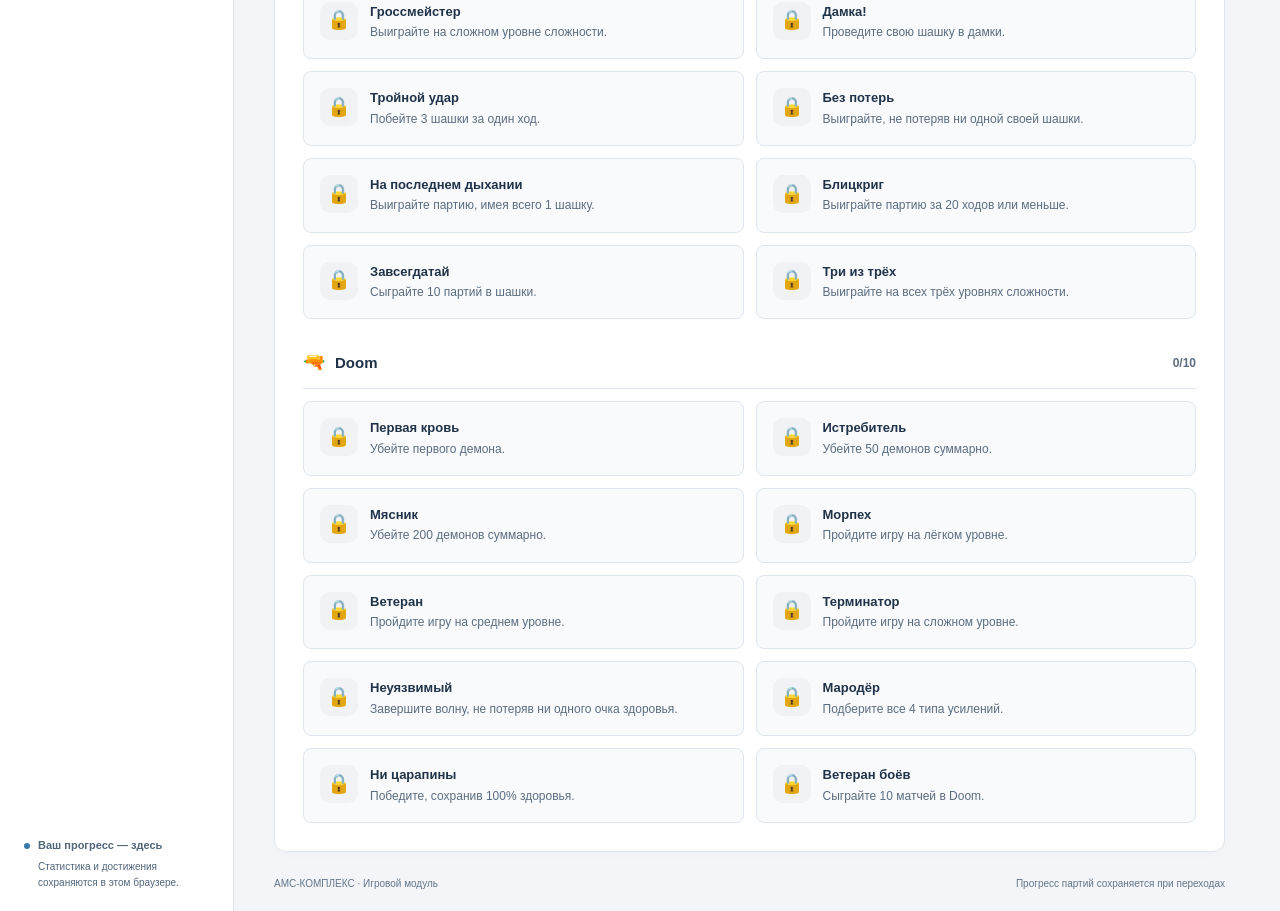
==== commit fe8cdb45: "Unify corporate UI with stateful SPA navigation and local profiles" ====
--- a/achievements.html
+++ b/achievements.html
@@ -5,65 +5,60 @@
 <meta name="viewport" content="width=device-width, initial-scale=1.0" />
 <title>АМС-КОМПЛЕКС · Достижения</title>
 <link rel="icon" href="data:image/svg+xml,<svg xmlns=%22http://www.w3.org/2000/svg%22 viewBox=%220 0 100 100%22><rect width=%22100%22 height=%22100%22 rx=%2220%22 fill=%22%231565c0%22/><text x=%2250%22 y=%2268%22 font-size=%2260%22 fill=%22white%22 text-anchor=%22middle%22 font-family=%22Arial%22>A</text></svg>" />
+<meta name="theme-color" content="#1769b0" />
 <link rel="stylesheet" href="style.css" />
+<link rel="stylesheet" href="durak.css" />
+<link rel="stylesheet" href="checkers.css" />
+<link rel="stylesheet" href="doom.css" />
+<link rel="stylesheet" href="minesweeper.css" />
 <link rel="stylesheet" href="achievements.css" />
+<link rel="stylesheet" href="ui.css" />
 </head>
-<body>
+<body class="app-page page-achievements">
+<a class="skip-link" href="#mainContent">Перейти к игре</a>
 <header class="topbar">
-  <div class="topbar-left">
-    <div class="logo">A</div>
-    <span class="brand">АМС-КОМПЛЕКС</span>
-    <nav class="topnav">
-      <a href="index.html">Слот-Симулятор</a>
-      <a href="durak.html">Дурак Онлайн</a>
-      <a href="checkers.html">Шашки</a>
-      <a href="doom.html">Doom</a>
-      <a href="#" class="active">Достижения</a>
-      <a href="minesweeper.html">Сапёр</a>
-    </nav>
-  </div>
-  <div class="topbar-right">
-    <span class="install">Инсталляция: 001 - АО "Золото Селигдара" <span class="chev">▾</span></span>
-    <span class="user">System Administrator <span class="chev">▾</span></span>
-    <span class="help">?</span>
-  </div>
+  <a class="brand-link" href="index.html#slot" aria-label="АМС-КОМПЛЕКС — главная">
+    <span class="logo">A</span><span class="brand">АМС-КОМПЛЕКС<small>Игровой модуль</small></span>
+  </a>
+  <div class="workspace-name"><span class="workspace-dot"></span>АО «Золото Селигдара»<span class="workspace-id">Инсталляция 001</span></div>
+  <a class="header-account" href="index.html#profile" aria-label="Открыть профиль"><span class="account-avatar" data-profile-avatar aria-hidden="true">И</span><span class="account-label"><span data-profile-name>Игрок</span><small>Локальный профиль</small></span></a>
+  <button class="menu-toggle" type="button" aria-expanded="false" aria-controls="siteSidebar"><span aria-hidden="true">☰</span> Меню</button>
 </header>
 
 <div class="page">
-  <aside class="sidebar">
-    <div class="sidebar-item locked-feature" data-feature="Техобслуживание"><span class="dot dot-teal"></span>Техобслуживание<span class="lock-icon">🔒</span></div>
-    <div class="sidebar-item locked-feature" data-feature="Отклонения"><span class="dot dot-red"></span>Отклонения<span class="lock-icon">🔒</span></div>
-    <div class="sidebar-item locked-feature" data-feature="Склад"><span class="dot dot-purple"></span>Склад<span class="lock-icon">🔒</span></div>
-    <div class="sidebar-item locked-feature" data-feature="Закупки"><span class="dot dot-green"></span>Закупки<span class="lock-icon">🔒</span></div>
-    <div class="sidebar-item locked-feature" data-feature="Справочники"><span class="dot dot-orange"></span>Справочники<span class="lock-icon">🔒</span></div>
-    <div class="sidebar-item locked-feature" data-feature="Уведомления"><span class="dot dot-blue"></span>Уведомления<span class="lock-icon">🔒</span></div>
-    <a href="index.html" class="sidebar-item">
-      <span class="dot dot-cyan"></span>Слот-Симулятор
-    </a>
-    <a href="durak.html" class="sidebar-item">
-      <span class="dot dot-red"></span>Дурак Онлайн
-    </a>
-    <a href="checkers.html" class="sidebar-item">
-      <span class="dot dot-orange"></span>Шашки
-    </a>
-    <a href="doom.html" class="sidebar-item">
-      <span class="dot dot-purple"></span>Doom
-    </a>
-    <div class="sidebar-item active">
-      <span class="dot dot-gold"></span>Достижения
-      <span class="ach-badge">0/40</span>
-    </div>
-    <a href="minesweeper.html" class="sidebar-item"><span class="dot dot-green"></span>Сапёр</a>
+  <aside class="sidebar" id="siteSidebar">
+    <div class="sidebar-label">Игровой модуль</div>
+    <nav class="game-nav" aria-label="Игры и достижения">
+      <a href="index.html#slot" class="sidebar-item"><svg class="ui-icon" viewBox="0 0 24 24" fill="none" stroke="currentColor" stroke-width="1.6" stroke-linecap="round" stroke-linejoin="round" aria-hidden="true"><rect x="3" y="5" width="18" height="14" rx="3"/><path d="M9 5v14M15 5v14M5 12h2m4 0h2m4 0h2"/></svg><span>Слот-Симулятор</span></a>
+      <a href="index.html#durak" class="sidebar-item"><svg class="ui-icon" viewBox="0 0 24 24" fill="none" stroke="currentColor" stroke-width="1.6" stroke-linecap="round" stroke-linejoin="round" aria-hidden="true"><rect x="7" y="3" width="13" height="17" rx="2"/><path d="m4 6-2 13a2 2 0 0 0 2 2l9 1M13.5 8l3 4-3 4-3-4z"/></svg><span>Дурак Онлайн</span></a>
+      <a href="index.html#checkers" class="sidebar-item"><svg class="ui-icon" viewBox="0 0 24 24" fill="none" stroke="currentColor" stroke-width="1.6" stroke-linecap="round" stroke-linejoin="round" aria-hidden="true"><rect x="3" y="3" width="18" height="18" rx="3"/><path d="M9 3v18M15 3v18M3 9h18M3 15h18"/></svg><span>Шашки</span></a>
+      <a href="index.html#minesweeper" class="sidebar-item"><svg class="ui-icon" viewBox="0 0 24 24" fill="none" stroke="currentColor" stroke-width="1.6" stroke-linecap="round" stroke-linejoin="round" aria-hidden="true"><circle cx="12" cy="12" r="6"/><path d="M12 2v4m0 12v4M2 12h4m12 0h4M5 5l3 3m8 8 3 3M5 19l3-3m8-8 3-3"/></svg><span>Сапёр</span></a>
+      <a href="index.html#doom" class="sidebar-item"><svg class="ui-icon" viewBox="0 0 24 24" fill="none" stroke="currentColor" stroke-width="1.6" stroke-linecap="round" stroke-linejoin="round" aria-hidden="true"><circle cx="12" cy="12" r="8"/><circle cx="12" cy="12" r="3"/><path d="M12 1v5m0 12v5M1 12h5m12 0h5"/></svg><span>Doom</span></a>
+      <a href="index.html#achievements" class="sidebar-item active" aria-current="page"><svg class="ui-icon" viewBox="0 0 24 24" fill="none" stroke="currentColor" stroke-width="1.6" stroke-linecap="round" stroke-linejoin="round" aria-hidden="true"><path d="M8 3h8v6a4 4 0 0 1-8 0zM8 5H4v3a4 4 0 0 0 4 4m8-7h4v3a4 4 0 0 1-4 4M12 13v5m-4 3h8m-6-3h4v3h-4z"/></svg><span>Достижения</span><span class="ach-badge">0/40</span></a>
+      <a href="index.html#profile" class="sidebar-item"><svg class="ui-icon" viewBox="0 0 24 24" fill="none" stroke="currentColor" stroke-width="1.6" stroke-linecap="round" aria-hidden="true"><circle cx="12" cy="8" r="4"/><path d="M4 21v-2a8 8 0 0 1 16 0v2"/></svg><span>Мой профиль</span></a>
+    </nav>
+    <details class="module-nav">
+      <summary>Модули комплекса <span class="pro-label">PRO</span></summary>
+      <p>Демонстрация корпоративных модулей</p>
+      <button type="button" class="sidebar-item locked-feature" data-feature="Техобслуживание"><span class="dot dot-blue"></span>Техобслуживание<span class="lock-icon" aria-label="Демо">↗</span></button>
+      <button type="button" class="sidebar-item locked-feature" data-feature="Отклонения"><span class="dot dot-blue"></span>Отклонения<span class="lock-icon" aria-label="Демо">↗</span></button>
+      <button type="button" class="sidebar-item locked-feature" data-feature="Склад"><span class="dot dot-blue"></span>Склад<span class="lock-icon" aria-label="Демо">↗</span></button>
+      <button type="button" class="sidebar-item locked-feature" data-feature="Закупки"><span class="dot dot-blue"></span>Закупки<span class="lock-icon" aria-label="Демо">↗</span></button>
+      <button type="button" class="sidebar-item locked-feature" data-feature="Справочники"><span class="dot dot-blue"></span>Справочники<span class="lock-icon" aria-label="Демо">↗</span></button>
+      <button type="button" class="sidebar-item locked-feature" data-feature="Уведомления"><span class="dot dot-blue"></span>Уведомления<span class="lock-icon" aria-label="Демо">↗</span></button>
+    </details>
+    <div class="sidebar-note"><span class="workspace-dot"></span><div>Ваш прогресс — здесь<small>Статистика и достижения сохраняются в этом браузере.</small></div></div>
   </aside>
 
-  <main class="content">
+  <main class="content" id="mainContent" tabindex="-1">
+    <div class="page-context"><span>Игровой модуль</span><span aria-hidden="true">/</span><strong>Достижения</strong><span class="category-label">Личный прогресс</span></div>
     <div class="card achievements-card">
       <div class="card-header">
-        <span class="card-icon">🏆</span>
+        <span class="card-icon"><svg class="ui-icon" viewBox="0 0 24 24" fill="none" stroke="currentColor" stroke-width="1.6" stroke-linecap="round" stroke-linejoin="round" aria-hidden="true"><path d="M8 3h8v6a4 4 0 0 1-8 0zM8 5H4v3a4 4 0 0 0 4 4m8-7h4v3a4 4 0 0 1-4 4M12 13v5m-4 3h8m-6-3h4v3h-4z"/></svg></span>
         <h1>Достижения</h1>
         <button id="achResetBtn" class="new-game-btn">Сбросить</button>
       </div>
-      <p class="subtitle">Личные ачивки за игру в Слот-Симулятор, Дурак Онлайн, Шашки и Doom. Прогресс хранится в этом браузере.</p>
+      <p class="subtitle">Ваши победы и маленькие рекорды. Выберите игру, чтобы посмотреть условия достижений.</p>
 
       <div class="ach-summary">
         <span class="ach-summary-label">Открыто</span>
@@ -71,14 +66,90 @@
         <span class="ach-summary-count" id="achSummaryCount">0 / 40</span>
       </div>
 
+      <div class="ach-filters" aria-label="Фильтр по игре"><button type="button" data-ach-filter="all" aria-pressed="true">Все игры</button><button type="button" data-ach-filter="slot" aria-pressed="false">Слоты</button><button type="button" data-ach-filter="durak" aria-pressed="false">Дурак</button><button type="button" data-ach-filter="checkers" aria-pressed="false">Шашки</button><button type="button" data-ach-filter="doom" aria-pressed="false">Doom</button></div>
       <div id="achList"></div>
     </div>
+      <footer class="page-footer"><span>АМС-КОМПЛЕКС · Игровой модуль</span><span>Прогресс партий сохраняется при переходах</span></footer>
   </main>
 </div>
 
+<div class="modal-overlay hidden" id="paywallOverlay">
+  <div class="modal saas-modal">
+    <button class="modal-close" id="paywallClose" aria-label="Закрыть">×</button>
+
+    <div class="saas-form" id="paywallForm">
+      <div class="saas-badge">🔒 АМС PRO</div>
+      <h2 class="saas-title">Оформите подписку</h2>
+      <p class="saas-subtitle">Раздел «<span id="paywallFeature">Техобслуживание</span>» и другие модули доступны на тарифе PRO.</p>
+
+      <ul class="saas-features">
+        <li>✓ Техобслуживание — учёт оборудования и наряды</li>
+        <li>✓ Отклонения — журнал инцидентов</li>
+        <li>✓ Склад — движение и остатки ТМЦ</li>
+        <li>✓ Закупки — формы и согласования</li>
+        <li>✓ Справочники — единый мастер-каталог</li>
+        <li>✓ Уведомления — оповещения в реальном времени</li>
+      </ul>
+
+      <div class="saas-price-row">
+        <span class="saas-price">2 990 ₽</span>
+        <span class="saas-price-period">/ месяц</span>
+      </div>
+
+      <button id="paywallPayBtn" class="withdraw-btn saas-pay-btn">Оплатить</button>
+      <div class="saas-note">Демо-режим: оплата имитируется и не списывает реальные средства.</div>
+    </div>
+
+    <div class="saas-payment hidden" id="paywallPayment">
+      <h2 class="saas-title">Оплата подписки</h2>
+      <div class="withdraw-amount-row">
+        <span class="balance-label">К оплате</span>
+        <span class="withdraw-amount">2 990 <span class="currency">₽</span></span>
+      </div>
+
+      <div class="method-tabs">
+        <button type="button" class="method-tab active" data-method="card">Банковская карта</button>
+        <button type="button" class="method-tab" data-method="sbp">СБП</button>
+      </div>
+
+      <div class="method-panel" id="paywallPanelCard">
+        <label class="field-label" for="paywallCardNumber">Номер карты</label>
+        <div class="card-input-wrap">
+          <span class="card-brand" id="paywallCardBrand"></span>
+          <input type="text" id="paywallCardNumber" class="field-input" placeholder="0000 0000 0000 0000" inputmode="numeric" maxlength="19" />
+        </div>
+      </div>
+
+      <div class="method-panel hidden" id="paywallPanelSbp">
+        <label class="field-label" for="paywallPhoneNumber">Номер телефона</label>
+        <input type="text" id="paywallPhoneNumber" class="field-input" placeholder="+7 900 000-00-00" inputmode="tel" maxlength="18" />
+      </div>
+
+      <div class="field-error" id="paywallPayError" role="alert"></div>
+
+      <button id="paywallConfirmBtn" class="withdraw-btn">Оплатить 2 990 ₽</button>
+      <button id="paywallBackBtn" class="withdraw-btn secondary">Назад</button>
+    </div>
+
+    <div class="withdraw-success hidden" id="paywallSuccess">
+      <div class="success-icon">✓</div>
+      <div class="success-title">Платёж имитирован</div>
+      <div class="success-detail">Это демонстрационный стенд — модули остаются закрытыми.</div>
+      <button id="paywallDone" class="withdraw-btn secondary">Понятно</button>
+    </div>
+  </div>
+</div>
+
+
 <div class="ach-toast-layer" id="achToastLayer"></div>
 
+<script src="profile-store.js"></script>
+<script src="stats.js"></script>
 <script src="achievements.js"></script>
-<script>initAchievementsPage();</script>
+<script src="minesweeper-engine.js"></script>
+<script src="firebase-config.js"></script>
+<script src="paywall.js"></script>
+<script src="site.js"></script>
+<script type="module" src="app.js"></script>
 </body>
 </html>
--- a/style.css
+++ b/style.css
@@ -1,811 +1,811 @@
-:root {
-  --blue: #1a73c7;
-  --blue-dark: #145a9e;
-  --bg: #f4f5f7;
-  --sidebar-bg: #ffffff;
-  --card-bg: #ffffff;
-  --border: #e3e6ea;
-  --text: #26313d;
-  --text-muted: #7a8896;
-  --teal: #17b5b0;
-  --red: #e2445c;
-  --purple: #7b4fe0;
-  --green: #3aa856;
-  --orange: #e0a021;
-  --gold: #d4af37;
-}
-
-* { box-sizing: border-box; }
-
-body {
-  margin: 0;
-  font-family: "Segoe UI", Roboto, Arial, sans-serif;
-  background: var(--bg);
-  color: var(--text);
-  overflow-x: hidden;
-}
-
-.topbar {
-  min-height: 54px;
-  background: var(--blue);
-  color: #fff;
-  display: flex;
-  flex-wrap: wrap;
-  align-items: center;
-  justify-content: space-between;
-  gap: 8px 20px;
-  padding: 10px 20px;
-  box-shadow: 0 1px 3px rgba(0,0,0,0.15);
-}
-
-.topbar-left { display: flex; flex-wrap: wrap; align-items: center; gap: 10px 22px; }
-
-.logo {
-  width: 30px;
-  height: 30px;
-  background: #fff;
-  color: var(--blue);
-  border-radius: 6px;
-  display: flex;
-  align-items: center;
-  justify-content: center;
-  font-weight: 800;
-}
-
-.brand { font-weight: 700; letter-spacing: 0.3px; }
-
-.topnav a {
-  color: rgba(255,255,255,0.85);
-  text-decoration: none;
-  font-size: 14px;
-  padding: 6px 10px;
-  border-radius: 4px;
-}
-.topnav a.active {
-  background: rgba(255,255,255,0.18);
-  color: #fff;
-  font-weight: 600;
-}
-
-.topbar-right {
-  display: flex;
-  flex-wrap: wrap;
-  align-items: center;
-  gap: 8px 18px;
-  font-size: 13px;
-}
-.topbar-right .chev { font-size: 10px; opacity: 0.8; }
-.help {
-  width: 22px; height: 22px;
-  border: 1px solid rgba(255,255,255,0.6);
-  border-radius: 50%;
-  display: flex; align-items: center; justify-content: center;
-  font-size: 12px;
-}
-
-.page {
-  display: flex;
-  min-height: calc(100vh - 54px);
-}
-
-.sidebar {
-  width: 230px;
-  background: var(--sidebar-bg);
-  border-right: 1px solid var(--border);
-  padding: 16px 0;
-}
-
-.sidebar-item {
-  display: flex;
-  align-items: center;
-  gap: 12px;
-  padding: 11px 22px;
-  font-size: 14px;
-  color: var(--text);
-  cursor: default;
-  text-decoration: none;
-}
-.sidebar-item.active {
-  background: #eaf3fc;
-  color: var(--blue-dark);
-  font-weight: 600;
-  border-right: 3px solid var(--blue);
-}
-
-a.sidebar-item {
-  cursor: pointer;
-}
-.sidebar-item.locked-feature {
-  cursor: pointer;
-  color: var(--text-muted);
-}
-.sidebar-item.locked-feature:hover {
-  background: #f7f9fb;
-}
-.lock-icon {
-  margin-left: auto;
-  font-size: 12px;
-}
-
-.dot {
-  width: 8px; height: 8px;
-  border-radius: 2px;
-  display: inline-block;
-}
-.dot-teal { background: var(--teal); }
-.dot-red { background: var(--red); }
-.dot-purple { background: var(--purple); }
-.dot-green { background: var(--green); }
-.dot-orange { background: var(--orange); }
-.dot-blue { background: var(--blue); }
-.dot-cyan { background: #17b5b0; }
-.dot-gold { background: #d4af37; }
-
-.content {
-  flex: 1;
-  padding: 40px;
-  display: flex;
-  justify-content: center;
-}
-
-.stack {
-  display: flex;
-  flex-direction: column;
-  gap: 20px;
-  width: 100%;
-  max-width: 780px;
-}
-
-.hidden { display: none !important; }
-
-.currency {
-  font-weight: 600;
-  color: var(--text-muted);
-  font-size: 0.7em;
-}
-
-.card {
-  background: var(--card-bg);
-  border: 1px solid var(--border);
-  border-radius: 14px;
-  box-shadow: 0 2px 6px rgba(20, 40, 70, 0.06);
-  padding: 32px 36px;
-}
-
-.slot-card {
-  width: 100%;
-  max-width: 780px;
-}
-
-.card-header {
-  display: flex;
-  align-items: center;
-  gap: 12px;
-}
-.card-icon { font-size: 28px; }
-.card-header h1 {
-  font-size: 24px;
-  margin: 0;
-  font-weight: 700;
-}
-
-.subtitle {
-  color: var(--text-muted);
-  font-size: 14px;
-  margin: 6px 0 26px;
-}
-
-.balance-row {
-  display: flex;
-  justify-content: space-between;
-  align-items: center;
-  background: #f7f9fb;
-  border: 1px solid var(--border);
-  border-radius: 10px;
-  padding: 14px 20px;
-  margin-bottom: 22px;
-}
-
-.balance-label {
-  display: block;
-  font-size: 11px;
-  text-transform: uppercase;
-  letter-spacing: 0.4px;
-  color: var(--text-muted);
-  margin-bottom: 3px;
-}
-
-.balance-value {
-  font-size: 22px;
-  font-weight: 700;
-  color: var(--green);
-}
-
-.bet-controls {
-  display: flex;
-  align-items: center;
-  gap: 10px;
-}
-
-.bet-btn {
-  width: 26px; height: 26px;
-  border-radius: 6px;
-  border: 1px solid var(--border);
-  background: #fff;
-  color: var(--blue-dark);
-  font-size: 15px;
-  cursor: pointer;
-  line-height: 1;
-}
-.bet-btn:hover { background: #eaf3fc; }
-
-.bet-value {
-  font-weight: 700;
-  min-width: 34px;
-  text-align: center;
-  display: inline-block;
-}
-
-.slot-body {
-  display: flex;
-  gap: 20px;
-  align-items: flex-start;
-}
-
-.reels-panel {
-  flex: 1;
-  min-width: 0;
-}
-
-.paytable {
-  width: 220px;
-  flex-shrink: 0;
-  background: #f7f9fb;
-  border: 1px solid var(--border);
-  border-radius: 10px;
-  padding: 14px 16px;
-}
-
-.paytable-title {
-  font-size: 13px;
-  font-weight: 700;
-  margin-bottom: 4px;
-}
-
-.paytable-hint {
-  font-size: 11px;
-  color: var(--text-muted);
-  margin-bottom: 10px;
-}
-
-.paytable-row {
-  display: flex;
-  align-items: center;
-  justify-content: space-between;
-  gap: 8px;
-  padding: 6px 0;
-  border-bottom: 1px solid var(--border);
-}
-.paytable-row:last-child { border-bottom: none; }
-
-.paytable-symbol {
-  font-size: 18px;
-  width: 24px;
-  text-align: center;
-  flex-shrink: 0;
-}
-
-.paytable-values {
-  display: flex;
-  gap: 7px;
-  font-size: 11px;
-  color: var(--text-muted);
-  font-variant-numeric: tabular-nums;
-  text-align: right;
-}
-.paytable-values b {
-  display: block;
-  color: var(--text);
-  font-size: 12px;
-}
-
-.reels {
-  display: flex;
-  gap: 8px;
-  justify-content: center;
-  background: linear-gradient(180deg, #17324f, #0e2338);
-  border-radius: 12px;
-  padding: 16px;
-  margin-bottom: 22px;
-  box-shadow: inset 0 0 0 3px #d4af37;
-}
-
-.reel {
-  width: 72px;
-  height: 72px;
-  background: #fff;
-  border-radius: 8px;
-  overflow: hidden;
-  display: flex;
-  align-items: center;
-  justify-content: center;
-  box-shadow: 0 2px 4px rgba(0,0,0,0.35);
-}
-
-.reel-strip {
-  font-size: 34px;
-  transition: transform 0.08s linear;
-}
-
-.reel.spinning .reel-strip {
-  filter: blur(2px);
-}
-
-.message {
-  text-align: center;
-  min-height: 28px;
-  font-size: 17px;
-  font-weight: 700;
-  color: var(--blue-dark);
-  margin-bottom: 20px;
-}
-
-.message.win {
-  color: var(--gold);
-  text-shadow: 0 0 1px rgba(212,175,55,0.4);
-  animation: pop 0.4s ease;
-}
-
-@keyframes pop {
-  0% { transform: scale(0.85); opacity: 0; }
-  100% { transform: scale(1); opacity: 1; }
-}
-
-.spin-btn {
-  display: block;
-  width: 100%;
-  padding: 14px;
-  background: var(--blue);
-  color: #fff;
-  border: none;
-  border-radius: 10px;
-  font-size: 16px;
-  font-weight: 700;
-  letter-spacing: 0.3px;
-  cursor: pointer;
-  transition: background 0.15s ease, transform 0.05s ease;
-}
-.spin-btn:hover { background: var(--blue-dark); }
-.spin-btn:active { transform: translateY(1px); }
-.spin-btn:disabled {
-  background: #a9c4de;
-  cursor: not-allowed;
-}
-
-.footnote {
-  margin-top: 18px;
-  font-size: 11px;
-  color: var(--text-muted);
-  text-align: center;
-}
-
-/* Withdraw card */
-
-.withdraw-card {
-  width: 100%;
-  max-width: 560px;
-  align-self: center;
-  animation: slideIn 0.35s ease;
-}
-
-@keyframes slideIn {
-  0% { opacity: 0; transform: translateY(-10px); }
-  100% { opacity: 1; transform: translateY(0); }
-}
-
-.withdraw-amount-row {
-  display: flex;
-  align-items: center;
-  justify-content: space-between;
-  background: #f7f9fb;
-  border: 1px solid var(--border);
-  border-radius: 10px;
-  padding: 14px 20px;
-  margin: 18px 0 20px;
-}
-
-.withdraw-amount {
-  font-size: 22px;
-  font-weight: 700;
-  color: var(--text);
-}
-
-.method-tabs {
-  display: flex;
-  gap: 8px;
-  background: #f0f2f5;
-  border-radius: 10px;
-  padding: 4px;
-  margin-bottom: 18px;
-}
-
-.difficulty-select {
-  display: flex;
-  align-items: center;
-  gap: 12px;
-  flex-wrap: wrap;
-  margin-bottom: 20px;
-}
-.difficulty-label {
-  font-size: 12px;
-  font-weight: 600;
-  color: var(--text-muted);
-  white-space: nowrap;
-}
-.difficulty-select .method-tabs {
-  margin-bottom: 0;
-}
-
-.method-tab {
-  flex: 1;
-  border: none;
-  background: transparent;
-  padding: 9px 8px;
-  border-radius: 8px;
-  font-size: 13px;
-  font-weight: 600;
-  color: var(--text-muted);
-  cursor: pointer;
-}
-
-.method-tab.active {
-  background: #fff;
-  color: var(--blue-dark);
-  box-shadow: 0 1px 3px rgba(20,40,70,0.12);
-}
-
-.field-label {
-  display: block;
-  font-size: 12px;
-  font-weight: 600;
-  color: var(--text-muted);
-  margin-bottom: 6px;
-}
-
-.field-input {
-  width: 100%;
-  border: 1px solid var(--border);
-  border-radius: 10px;
-  padding: 12px 14px;
-  font-size: 15px;
-  font-family: inherit;
-  color: var(--text);
-  background: #fff;
-  letter-spacing: 0.5px;
-}
-.field-input:focus {
-  outline: none;
-  border-color: var(--blue);
-  box-shadow: 0 0 0 3px rgba(26,115,199,0.15);
-}
-
-.card-input-wrap {
-  position: relative;
-}
-.card-input-wrap .field-input {
-  padding-right: 66px;
-}
-
-.card-brand {
-  position: absolute;
-  right: 8px;
-  top: 50%;
-  transform: translateY(-50%);
-  font-size: 10px;
-  font-weight: 800;
-  letter-spacing: 0.5px;
-  color: #fff;
-  padding: 4px 8px;
-  border-radius: 5px;
-  background: #9aa7b3;
-  visibility: hidden;
-}
-.card-brand.visa { visibility: visible; background: #1a5cb0; }
-.card-brand.mastercard { visibility: visible; background: linear-gradient(90deg, #eb001b, #f79e1b); }
-.card-brand.mir { visibility: visible; background: #1a9f4c; }
-
-.method-panel { margin-bottom: 8px; }
-
-.field-error {
-  min-height: 18px;
-  font-size: 12px;
-  color: var(--red);
-  margin: 8px 0 4px;
-}
-
-.withdraw-btn {
-  display: block;
-  width: 100%;
-  padding: 14px;
-  background: var(--blue);
-  color: #fff;
-  border: none;
-  border-radius: 10px;
-  font-size: 16px;
-  font-weight: 700;
-  letter-spacing: 0.3px;
-  cursor: pointer;
-  margin-top: 6px;
-  transition: background 0.15s ease, transform 0.05s ease;
-}
-.withdraw-btn:hover { background: var(--blue-dark); }
-.withdraw-btn:active { transform: translateY(1px); }
-.withdraw-btn:disabled { background: #a9c4de; cursor: not-allowed; }
-.withdraw-btn.secondary {
-  background: #eaf3fc;
-  color: var(--blue-dark);
-}
-.withdraw-btn.secondary:hover { background: #d9ecfb; }
-
-.withdraw-success {
-  text-align: center;
-  padding: 10px 0 4px;
-  animation: pop 0.4s ease;
-}
-
-.success-icon {
-  width: 56px;
-  height: 56px;
-  margin: 0 auto 16px;
-  border-radius: 50%;
-  background: #e6f6ea;
-  color: var(--green);
-  font-size: 28px;
-  font-weight: 800;
-  display: flex;
-  align-items: center;
-  justify-content: center;
-}
-
-.success-title {
-  font-size: 18px;
-  font-weight: 700;
-  margin-bottom: 6px;
-}
-
-.success-amount {
-  font-size: 26px;
-  font-weight: 800;
-  color: var(--green);
-  margin-bottom: 6px;
-}
-
-.success-detail {
-  font-size: 13px;
-  color: var(--text-muted);
-  margin-bottom: 20px;
-}
-
-.success-meta {
-  display: flex;
-  justify-content: space-between;
-  gap: 12px;
-  background: #f7f9fb;
-  border: 1px solid var(--border);
-  border-radius: 10px;
-  padding: 14px 18px;
-  margin-bottom: 20px;
-  text-align: left;
-}
-.success-meta > div {
-  display: flex;
-  flex-direction: column;
-  gap: 4px;
-  font-size: 13px;
-}
-.success-meta span:first-child {
-  font-size: 11px;
-  text-transform: uppercase;
-  letter-spacing: 0.3px;
-  color: var(--text-muted);
-}
-.success-meta span:last-child {
-  font-weight: 700;
-}
-
-/* Paywall modal */
-
-.modal-overlay {
-  position: fixed;
-  inset: 0;
-  background: rgba(15, 25, 40, 0.55);
-  display: flex;
-  align-items: center;
-  justify-content: center;
-  padding: 20px;
-  z-index: 100;
-}
-
-.modal {
-  position: relative;
-  background: #fff;
-  border-radius: 16px;
-  padding: 32px 32px 26px;
-  width: 100%;
-  max-width: 420px;
-  box-shadow: 0 20px 50px rgba(0,0,0,0.3);
-  animation: pop 0.3s ease;
-}
-
-.modal-close {
-  position: absolute;
-  top: 14px;
-  right: 14px;
-  width: 28px;
-  height: 28px;
-  border: none;
-  background: #f0f2f5;
-  border-radius: 50%;
-  font-size: 16px;
-  line-height: 1;
-  color: var(--text-muted);
-  cursor: pointer;
-}
-.modal-close:hover { background: #e3e6ea; }
-
-.saas-badge {
-  display: inline-block;
-  background: linear-gradient(90deg, var(--blue), var(--blue-dark));
-  color: #fff;
-  font-size: 11px;
-  font-weight: 800;
-  letter-spacing: 0.4px;
-  padding: 5px 12px;
-  border-radius: 20px;
-  margin-bottom: 14px;
-}
-
-.saas-title {
-  margin: 0 0 8px;
-  font-size: 21px;
-  font-weight: 800;
-}
-
-.saas-subtitle {
-  margin: 0 0 18px;
-  font-size: 13px;
-  color: var(--text-muted);
-  line-height: 1.5;
-}
-.saas-subtitle strong,
-.saas-subtitle span {
-  color: var(--text);
-  font-weight: 700;
-}
-
-.saas-features {
-  list-style: none;
-  margin: 0 0 20px;
-  padding: 0;
-  display: flex;
-  flex-direction: column;
-  gap: 9px;
-}
-.saas-features li {
-  font-size: 13px;
-  color: var(--text);
-  background: #f7f9fb;
-  border: 1px solid var(--border);
-  border-radius: 8px;
-  padding: 9px 12px;
-}
-
-.saas-price-row {
-  display: flex;
-  align-items: baseline;
-  gap: 6px;
-  margin-bottom: 18px;
-}
-.saas-price {
-  font-size: 30px;
-  font-weight: 800;
-  color: var(--blue-dark);
-}
-.saas-price-period {
-  font-size: 13px;
-  color: var(--text-muted);
-}
-
-.saas-pay-btn {
-  margin-top: 0;
-}
-
-.saas-note {
-  margin-top: 12px;
-  font-size: 11px;
-  color: var(--text-muted);
-  text-align: center;
-}
-
-/* Game stats card */
-
-.stats-card {
-  width: 100%;
-  max-width: 720px;
-}
-.stats-card .card-header {
-  position: relative;
-}
-
-.stats-table {
-  display: flex;
-  flex-direction: column;
-  border: 1px solid var(--border);
-  border-radius: 10px;
-  overflow: hidden;
-}
-
-.stats-row {
-  display: grid;
-  grid-template-columns: 1.2fr repeat(5, 1fr);
-  align-items: center;
-  padding: 10px 14px;
-  font-size: 13px;
-  border-bottom: 1px solid var(--border);
-}
-.stats-row:last-child { border-bottom: none; }
-
-.stats-row.stats-header {
-  background: #f7f9fb;
-  font-size: 11px;
-  text-transform: uppercase;
-  letter-spacing: 0.3px;
-  color: var(--text-muted);
-  font-weight: 700;
-}
-
-.stats-level {
-  font-weight: 700;
-}
-
-.stats-cell {
-  text-align: center;
-  font-variant-numeric: tabular-nums;
-}
-
-.stats-row:not(.stats-header) .stats-win { color: var(--green); font-weight: 700; }
-.stats-row:not(.stats-header) .stats-loss { color: var(--red); font-weight: 700; }
-.stats-row:not(.stats-header) .stats-draw { color: var(--text-muted); }
-.stats-row:not(.stats-header) .stats-rate { font-weight: 700; }
-
-@media (max-width: 700px) {
-  .stats-row { grid-template-columns: 1fr; row-gap: 4px; text-align: left; }
-  .stats-cell { text-align: left; }
-  .stats-row.stats-header { display: none; }
-  .stats-row:not(.stats-header) .stats-cell::before {
-    content: attr(data-label) ": ";
-    color: var(--text-muted);
-    font-weight: 400;
-  }
-}
-
-.saas-payment .saas-title {
-  margin-bottom: 16px;
-}
-.saas-payment .withdraw-amount-row {
-  margin-top: 0;
-}
-.saas-payment .withdraw-btn + .withdraw-btn {
-  margin-top: 10px;
-}
-
-@media (max-width: 700px) {
-  .sidebar { display: none; }
-  .content { padding: 20px; }
-  .card { padding: 24px 20px; }
-  .slot-body { flex-direction: column; }
-  .paytable { width: 100%; }
-  .reel { width: 56px; height: 56px; }
-  .reel-strip { font-size: 26px; }
-  .reels { gap: 6px; padding: 12px; }
-}
+:root {
+  --blue: #1a73c7;
+  --blue-dark: #145a9e;
+  --bg: #f4f5f7;
+  --sidebar-bg: #ffffff;
+  --card-bg: #ffffff;
+  --border: #e3e6ea;
+  --text: #26313d;
+  --text-muted: #7a8896;
+  --teal: #17b5b0;
+  --red: #e2445c;
+  --purple: #7b4fe0;
+  --green: #3aa856;
+  --orange: #e0a021;
+  --gold: #d4af37;
+}
+
+* { box-sizing: border-box; }
+
+body {
+  margin: 0;
+  font-family: "Segoe UI", Roboto, Arial, sans-serif;
+  background: var(--bg);
+  color: var(--text);
+  overflow-x: hidden;
+}
+
+.topbar {
+  min-height: 54px;
+  background: var(--blue);
+  color: #fff;
+  display: flex;
+  flex-wrap: wrap;
+  align-items: center;
+  justify-content: space-between;
+  gap: 8px 20px;
+  padding: 10px 20px;
+  box-shadow: 0 1px 3px rgba(0,0,0,0.15);
+}
+
+.topbar-left { display: flex; flex-wrap: wrap; align-items: center; gap: 10px 22px; }
+
+.logo {
+  width: 30px;
+  height: 30px;
+  background: #fff;
+  color: var(--blue);
+  border-radius: 6px;
+  display: flex;
+  align-items: center;
+  justify-content: center;
+  font-weight: 800;
+}
+
+.brand { font-weight: 700; letter-spacing: 0.3px; }
+
+.topnav a {
+  color: rgba(255,255,255,0.85);
+  text-decoration: none;
+  font-size: 14px;
+  padding: 6px 10px;
+  border-radius: 4px;
+}
+.topnav a.active {
+  background: rgba(255,255,255,0.18);
+  color: #fff;
+  font-weight: 600;
+}
+
+.topbar-right {
+  display: flex;
+  flex-wrap: wrap;
+  align-items: center;
+  gap: 8px 18px;
+  font-size: 13px;
+}
+.topbar-right .chev { font-size: 10px; opacity: 0.8; }
+.help {
+  width: 22px; height: 22px;
+  border: 1px solid rgba(255,255,255,0.6);
+  border-radius: 50%;
+  display: flex; align-items: center; justify-content: center;
+  font-size: 12px;
+}
+
+.page {
+  display: flex;
+  min-height: calc(100vh - 54px);
+}
+
+.sidebar {
+  width: 230px;
+  background: var(--sidebar-bg);
+  border-right: 1px solid var(--border);
+  padding: 16px 0;
+}
+
+.sidebar-item {
+  display: flex;
+  align-items: center;
+  gap: 12px;
+  padding: 11px 22px;
+  font-size: 14px;
+  color: var(--text);
+  cursor: default;
+  text-decoration: none;
+}
+.sidebar-item.active {
+  background: #eaf3fc;
+  color: var(--blue-dark);
+  font-weight: 600;
+  border-right: 3px solid var(--blue);
+}
+
+a.sidebar-item {
+  cursor: pointer;
+}
+.sidebar-item.locked-feature {
+  cursor: pointer;
+  color: var(--text-muted);
+}
+.sidebar-item.locked-feature:hover {
+  background: #f7f9fb;
+}
+.lock-icon {
+  margin-left: auto;
+  font-size: 12px;
+}
+
+.dot {
+  width: 8px; height: 8px;
+  border-radius: 2px;
+  display: inline-block;
+}
+.dot-teal { background: var(--teal); }
+.dot-red { background: var(--red); }
+.dot-purple { background: var(--purple); }
+.dot-green { background: var(--green); }
+.dot-orange { background: var(--orange); }
+.dot-blue { background: var(--blue); }
+.dot-cyan { background: #17b5b0; }
+.dot-gold { background: #d4af37; }
+
+.content {
+  flex: 1;
+  padding: 40px;
+  display: flex;
+  justify-content: center;
+}
+
+.stack {
+  display: flex;
+  flex-direction: column;
+  gap: 20px;
+  width: 100%;
+  max-width: 780px;
+}
+
+.hidden { display: none !important; }
+
+.currency {
+  font-weight: 600;
+  color: var(--text-muted);
+  font-size: 0.7em;
+}
+
+.card {
+  background: var(--card-bg);
+  border: 1px solid var(--border);
+  border-radius: 14px;
+  box-shadow: 0 2px 6px rgba(20, 40, 70, 0.06);
+  padding: 32px 36px;
+}
+
+.slot-card {
+  width: 100%;
+  max-width: 780px;
+}
+
+.card-header {
+  display: flex;
+  align-items: center;
+  gap: 12px;
+}
+.card-icon { font-size: 28px; }
+.card-header h1 {
+  font-size: 24px;
+  margin: 0;
+  font-weight: 700;
+}
+
+.subtitle {
+  color: var(--text-muted);
+  font-size: 14px;
+  margin: 6px 0 26px;
+}
+
+.balance-row {
+  display: flex;
+  justify-content: space-between;
+  align-items: center;
+  background: #f7f9fb;
+  border: 1px solid var(--border);
+  border-radius: 10px;
+  padding: 14px 20px;
+  margin-bottom: 22px;
+}
+
+.balance-label {
+  display: block;
+  font-size: 11px;
+  text-transform: uppercase;
+  letter-spacing: 0.4px;
+  color: var(--text-muted);
+  margin-bottom: 3px;
+}
+
+.balance-value {
+  font-size: 22px;
+  font-weight: 700;
+  color: var(--green);
+}
+
+.bet-controls {
+  display: flex;
+  align-items: center;
+  gap: 10px;
+}
+
+.bet-btn {
+  width: 26px; height: 26px;
+  border-radius: 6px;
+  border: 1px solid var(--border);
+  background: #fff;
+  color: var(--blue-dark);
+  font-size: 15px;
+  cursor: pointer;
+  line-height: 1;
+}
+.bet-btn:hover { background: #eaf3fc; }
+
+.bet-value {
+  font-weight: 700;
+  min-width: 34px;
+  text-align: center;
+  display: inline-block;
+}
+
+.slot-body {
+  display: flex;
+  gap: 20px;
+  align-items: flex-start;
+}
+
+.reels-panel {
+  flex: 1;
+  min-width: 0;
+}
+
+.paytable {
+  width: 220px;
+  flex-shrink: 0;
+  background: #f7f9fb;
+  border: 1px solid var(--border);
+  border-radius: 10px;
+  padding: 14px 16px;
+}
+
+.paytable-title {
+  font-size: 13px;
+  font-weight: 700;
+  margin-bottom: 4px;
+}
+
+.paytable-hint {
+  font-size: 11px;
+  color: var(--text-muted);
+  margin-bottom: 10px;
+}
+
+.paytable-row {
+  display: flex;
+  align-items: center;
+  justify-content: space-between;
+  gap: 8px;
+  padding: 6px 0;
+  border-bottom: 1px solid var(--border);
+}
+.paytable-row:last-child { border-bottom: none; }
+
+.paytable-symbol {
+  font-size: 18px;
+  width: 24px;
+  text-align: center;
+  flex-shrink: 0;
+}
+
+.paytable-values {
+  display: flex;
+  gap: 7px;
+  font-size: 11px;
+  color: var(--text-muted);
+  font-variant-numeric: tabular-nums;
+  text-align: right;
+}
+.paytable-values b {
+  display: block;
+  color: var(--text);
+  font-size: 12px;
+}
+
+.reels {
+  display: flex;
+  gap: 8px;
+  justify-content: center;
+  background: linear-gradient(180deg, #17324f, #0e2338);
+  border-radius: 12px;
+  padding: 16px;
+  margin-bottom: 22px;
+  box-shadow: inset 0 0 0 3px #d4af37;
+}
+
+.reel {
+  width: 72px;
+  height: 72px;
+  background: #fff;
+  border-radius: 8px;
+  overflow: hidden;
+  display: flex;
+  align-items: center;
+  justify-content: center;
+  box-shadow: 0 2px 4px rgba(0,0,0,0.35);
+}
+
+.reel-strip {
+  font-size: 34px;
+  transition: transform 0.08s linear;
+}
+
+.reel.spinning .reel-strip {
+  filter: blur(2px);
+}
+
+.message {
+  text-align: center;
+  min-height: 28px;
+  font-size: 17px;
+  font-weight: 700;
+  color: var(--blue-dark);
+  margin-bottom: 20px;
+}
+
+.message.win {
+  color: var(--gold);
+  text-shadow: 0 0 1px rgba(212,175,55,0.4);
+  animation: pop 0.4s ease;
+}
+
+@keyframes pop {
+  0% { transform: scale(0.85); opacity: 0; }
+  100% { transform: scale(1); opacity: 1; }
+}
+
+.spin-btn {
+  display: block;
+  width: 100%;
+  padding: 14px;
+  background: var(--blue);
+  color: #fff;
+  border: none;
+  border-radius: 10px;
+  font-size: 16px;
+  font-weight: 700;
+  letter-spacing: 0.3px;
+  cursor: pointer;
+  transition: background 0.15s ease, transform 0.05s ease;
+}
+.spin-btn:hover { background: var(--blue-dark); }
+.spin-btn:active { transform: translateY(1px); }
+.spin-btn:disabled {
+  background: #a9c4de;
+  cursor: not-allowed;
+}
+
+.footnote {
+  margin-top: 18px;
+  font-size: 11px;
+  color: var(--text-muted);
+  text-align: center;
+}
+
+/* Withdraw card */
+
+.withdraw-card {
+  width: 100%;
+  max-width: 560px;
+  align-self: center;
+  animation: slideIn 0.35s ease;
+}
+
+@keyframes slideIn {
+  0% { opacity: 0; transform: translateY(-10px); }
+  100% { opacity: 1; transform: translateY(0); }
+}
+
+.withdraw-amount-row {
+  display: flex;
+  align-items: center;
+  justify-content: space-between;
+  background: #f7f9fb;
+  border: 1px solid var(--border);
+  border-radius: 10px;
+  padding: 14px 20px;
+  margin: 18px 0 20px;
+}
+
+.withdraw-amount {
+  font-size: 22px;
+  font-weight: 700;
+  color: var(--text);
+}
+
+.method-tabs {
+  display: flex;
+  gap: 8px;
+  background: #f0f2f5;
+  border-radius: 10px;
+  padding: 4px;
+  margin-bottom: 18px;
+}
+
+.difficulty-select {
+  display: flex;
+  align-items: center;
+  gap: 12px;
+  flex-wrap: wrap;
+  margin-bottom: 20px;
+}
+.difficulty-label {
+  font-size: 12px;
+  font-weight: 600;
+  color: var(--text-muted);
+  white-space: nowrap;
+}
+.difficulty-select .method-tabs {
+  margin-bottom: 0;
+}
+
+.method-tab {
+  flex: 1;
+  border: none;
+  background: transparent;
+  padding: 9px 8px;
+  border-radius: 8px;
+  font-size: 13px;
+  font-weight: 600;
+  color: var(--text-muted);
+  cursor: pointer;
+}
+
+.method-tab.active {
+  background: #fff;
+  color: var(--blue-dark);
+  box-shadow: 0 1px 3px rgba(20,40,70,0.12);
+}
+
+.field-label {
+  display: block;
+  font-size: 12px;
+  font-weight: 600;
+  color: var(--text-muted);
+  margin-bottom: 6px;
+}
+
+.field-input {
+  width: 100%;
+  border: 1px solid var(--border);
+  border-radius: 10px;
+  padding: 12px 14px;
+  font-size: 15px;
+  font-family: inherit;
+  color: var(--text);
+  background: #fff;
+  letter-spacing: 0.5px;
+}
+.field-input:focus {
+  outline: none;
+  border-color: var(--blue);
+  box-shadow: 0 0 0 3px rgba(26,115,199,0.15);
+}
+
+.card-input-wrap {
+  position: relative;
+}
+.card-input-wrap .field-input {
+  padding-right: 66px;
+}
+
+.card-brand {
+  position: absolute;
+  right: 8px;
+  top: 50%;
+  transform: translateY(-50%);
+  font-size: 10px;
+  font-weight: 800;
+  letter-spacing: 0.5px;
+  color: #fff;
+  padding: 4px 8px;
+  border-radius: 5px;
+  background: #9aa7b3;
+  visibility: hidden;
+}
+.card-brand.visa { visibility: visible; background: #1a5cb0; }
+.card-brand.mastercard { visibility: visible; background: linear-gradient(90deg, #eb001b, #f79e1b); }
+.card-brand.mir { visibility: visible; background: #1a9f4c; }
+
+.method-panel { margin-bottom: 8px; }
+
+.field-error {
+  min-height: 18px;
+  font-size: 12px;
+  color: var(--red);
+  margin: 8px 0 4px;
+}
+
+.withdraw-btn {
+  display: block;
+  width: 100%;
+  padding: 14px;
+  background: var(--blue);
+  color: #fff;
+  border: none;
+  border-radius: 10px;
+  font-size: 16px;
+  font-weight: 700;
+  letter-spacing: 0.3px;
+  cursor: pointer;
+  margin-top: 6px;
+  transition: background 0.15s ease, transform 0.05s ease;
+}
+.withdraw-btn:hover { background: var(--blue-dark); }
+.withdraw-btn:active { transform: translateY(1px); }
+.withdraw-btn:disabled { background: #a9c4de; cursor: not-allowed; }
+.withdraw-btn.secondary {
+  background: #eaf3fc;
+  color: var(--blue-dark);
+}
+.withdraw-btn.secondary:hover { background: #d9ecfb; }
+
+.withdraw-success {
+  text-align: center;
+  padding: 10px 0 4px;
+  animation: pop 0.4s ease;
+}
+
+.success-icon {
+  width: 56px;
+  height: 56px;
+  margin: 0 auto 16px;
+  border-radius: 50%;
+  background: #e6f6ea;
+  color: var(--green);
+  font-size: 28px;
+  font-weight: 800;
+  display: flex;
+  align-items: center;
+  justify-content: center;
+}
+
+.success-title {
+  font-size: 18px;
+  font-weight: 700;
+  margin-bottom: 6px;
+}
+
+.success-amount {
+  font-size: 26px;
+  font-weight: 800;
+  color: var(--green);
+  margin-bottom: 6px;
+}
+
+.success-detail {
+  font-size: 13px;
+  color: var(--text-muted);
+  margin-bottom: 20px;
+}
+
+.success-meta {
+  display: flex;
+  justify-content: space-between;
+  gap: 12px;
+  background: #f7f9fb;
+  border: 1px solid var(--border);
+  border-radius: 10px;
+  padding: 14px 18px;
+  margin-bottom: 20px;
+  text-align: left;
+}
+.success-meta > div {
+  display: flex;
+  flex-direction: column;
+  gap: 4px;
+  font-size: 13px;
+}
+.success-meta span:first-child {
+  font-size: 11px;
+  text-transform: uppercase;
+  letter-spacing: 0.3px;
+  color: var(--text-muted);
+}
+.success-meta span:last-child {
+  font-weight: 700;
+}
+
+/* Paywall modal */
+
+.modal-overlay {
+  position: fixed;
+  inset: 0;
+  background: rgba(15, 25, 40, 0.55);
+  display: flex;
+  align-items: center;
+  justify-content: center;
+  padding: 20px;
+  z-index: 100;
+}
+
+.modal {
+  position: relative;
+  background: #fff;
+  border-radius: 16px;
+  padding: 32px 32px 26px;
+  width: 100%;
+  max-width: 420px;
+  box-shadow: 0 20px 50px rgba(0,0,0,0.3);
+  animation: pop 0.3s ease;
+}
+
+.modal-close {
+  position: absolute;
+  top: 14px;
+  right: 14px;
+  width: 28px;
+  height: 28px;
+  border: none;
+  background: #f0f2f5;
+  border-radius: 50%;
+  font-size: 16px;
+  line-height: 1;
+  color: var(--text-muted);
+  cursor: pointer;
+}
+.modal-close:hover { background: #e3e6ea; }
+
+.saas-badge {
+  display: inline-block;
+  background: linear-gradient(90deg, var(--blue), var(--blue-dark));
+  color: #fff;
+  font-size: 11px;
+  font-weight: 800;
+  letter-spacing: 0.4px;
+  padding: 5px 12px;
+  border-radius: 20px;
+  margin-bottom: 14px;
+}
+
+.saas-title {
+  margin: 0 0 8px;
+  font-size: 21px;
+  font-weight: 800;
+}
+
+.saas-subtitle {
+  margin: 0 0 18px;
+  font-size: 13px;
+  color: var(--text-muted);
+  line-height: 1.5;
+}
+.saas-subtitle strong,
+.saas-subtitle span {
+  color: var(--text);
+  font-weight: 700;
+}
+
+.saas-features {
+  list-style: none;
+  margin: 0 0 20px;
+  padding: 0;
+  display: flex;
+  flex-direction: column;
+  gap: 9px;
+}
+.saas-features li {
+  font-size: 13px;
+  color: var(--text);
+  background: #f7f9fb;
+  border: 1px solid var(--border);
+  border-radius: 8px;
+  padding: 9px 12px;
+}
+
+.saas-price-row {
+  display: flex;
+  align-items: baseline;
+  gap: 6px;
+  margin-bottom: 18px;
+}
+.saas-price {
+  font-size: 30px;
+  font-weight: 800;
+  color: var(--blue-dark);
+}
+.saas-price-period {
+  font-size: 13px;
+  color: var(--text-muted);
+}
+
+.saas-pay-btn {
+  margin-top: 0;
+}
+
+.saas-note {
+  margin-top: 12px;
+  font-size: 11px;
+  color: var(--text-muted);
+  text-align: center;
+}
+
+/* Game stats card */
+
+.stats-card {
+  width: 100%;
+  max-width: 720px;
+}
+.stats-card .card-header {
+  position: relative;
+}
+
+.stats-table {
+  display: flex;
+  flex-direction: column;
+  border: 1px solid var(--border);
+  border-radius: 10px;
+  overflow: hidden;
+}
+
+.stats-row {
+  display: grid;
+  grid-template-columns: 1.2fr repeat(5, 1fr);
+  align-items: center;
+  padding: 10px 14px;
+  font-size: 13px;
+  border-bottom: 1px solid var(--border);
+}
+.stats-row:last-child { border-bottom: none; }
+
+.stats-row.stats-header {
+  background: #f7f9fb;
+  font-size: 11px;
+  text-transform: uppercase;
+  letter-spacing: 0.3px;
+  color: var(--text-muted);
+  font-weight: 700;
+}
+
+.stats-level {
+  font-weight: 700;
+}
+
+.stats-cell {
+  text-align: center;
+  font-variant-numeric: tabular-nums;
+}
+
+.stats-row:not(.stats-header) .stats-win { color: var(--green); font-weight: 700; }
+.stats-row:not(.stats-header) .stats-loss { color: var(--red); font-weight: 700; }
+.stats-row:not(.stats-header) .stats-draw { color: var(--text-muted); }
+.stats-row:not(.stats-header) .stats-rate { font-weight: 700; }
+
+@media (max-width: 700px) {
+  .stats-row { grid-template-columns: 1fr; row-gap: 4px; text-align: left; }
+  .stats-cell { text-align: left; }
+  .stats-row.stats-header { display: none; }
+  .stats-row:not(.stats-header) .stats-cell::before {
+    content: attr(data-label) ": ";
+    color: var(--text-muted);
+    font-weight: 400;
+  }
+}
+
+.saas-payment .saas-title {
+  margin-bottom: 16px;
+}
+.saas-payment .withdraw-amount-row {
+  margin-top: 0;
+}
+.saas-payment .withdraw-btn + .withdraw-btn {
+  margin-top: 10px;
+}
+
+@media (max-width: 700px) {
+  .sidebar { display: none; }
+  .content { padding: 20px; }
+  .card { padding: 24px 20px; }
+  .slot-body { flex-direction: column; }
+  .paytable { width: 100%; }
+  .reel { width: 56px; height: 56px; }
+  .reel-strip { font-size: 26px; }
+  .reels { gap: 6px; padding: 12px; }
+}
--- a/durak.css
+++ b/durak.css
@@ -0,0 +1,224 @@
+.durak-card {
+  width: 100%;
+  max-width: 720px;
+}
+
+.durak-card .card-header {
+  position: relative;
+}
+
+.new-game-btn {
+  margin-left: auto;
+  border: 1px solid var(--border);
+  background: #fff;
+  color: var(--blue-dark);
+  font-size: 12px;
+  font-weight: 700;
+  padding: 8px 14px;
+  border-radius: 8px;
+  cursor: pointer;
+}
+.new-game-btn:hover { background: #eaf3fc; }
+
+.durak-meta {
+  display: flex;
+  gap: 12px;
+  margin: 18px 0;
+}
+
+.meta-chip {
+  flex: 1;
+  background: #f7f9fb;
+  border: 1px solid var(--border);
+  border-radius: 10px;
+  padding: 10px 14px;
+  text-align: center;
+}
+
+.meta-value {
+  display: block;
+  font-size: 18px;
+  font-weight: 700;
+  margin-top: 2px;
+}
+.meta-value.red-text { color: var(--red); }
+.meta-value.black-text { color: #1a1a1a; }
+
+.durak-status {
+  text-align: center;
+  font-size: 14px;
+  font-weight: 600;
+  color: var(--blue-dark);
+  min-height: 20px;
+  margin-bottom: 14px;
+}
+
+.playing-card {
+  width: 62px;
+  height: 88px;
+  background: #fff;
+  border: 1px solid var(--border);
+  border-radius: 8px;
+  display: flex;
+  flex-direction: column;
+  align-items: center;
+  justify-content: center;
+  font-size: 20px;
+  font-weight: 700;
+  box-shadow: 0 2px 4px rgba(20,40,70,0.15);
+  user-select: none;
+  flex-shrink: 0;
+}
+.playing-card.red { color: var(--red); }
+.playing-card.black { color: #26313d; }
+
+.playing-card.back {
+  background: repeating-linear-gradient(135deg, #1a73c7, #1a73c7 6px, #145a9e 6px, #145a9e 12px);
+  border-color: #0e3f70;
+}
+
+.playing-card.clickable {
+  cursor: pointer;
+  transition: transform 0.12s ease;
+}
+.playing-card.clickable:hover { transform: translateY(-6px); }
+
+.playing-card.selected {
+  outline: 3px solid var(--gold);
+  outline-offset: 1px;
+}
+
+.bot-hand {
+  display: flex;
+  justify-content: center;
+  gap: 6px;
+  padding: 10px;
+  margin-bottom: 6px;
+  flex-wrap: wrap;
+}
+
+.player-hand {
+  display: flex;
+  justify-content: center;
+  gap: 8px;
+  padding: 14px 10px 4px;
+  flex-wrap: wrap;
+  border-top: 1px solid var(--border);
+  margin-top: 8px;
+}
+
+.durak-table {
+  min-height: 130px;
+  background: linear-gradient(180deg, #17324f, #0e2338);
+  border-radius: 12px;
+  padding: 16px;
+  display: flex;
+  gap: 14px;
+  justify-content: center;
+  align-items: center;
+  flex-wrap: wrap;
+  box-shadow: inset 0 0 0 3px #d4af37;
+}
+
+.table-pair {
+  position: relative;
+  width: 62px;
+  height: 108px;
+}
+.table-pair .playing-card:first-child {
+  position: absolute;
+  top: 0;
+  left: 0;
+}
+.table-pair .playing-card.defend-card {
+  position: absolute;
+  top: 20px;
+  left: 14px;
+}
+
+.table-empty-hint {
+  color: rgba(255,255,255,0.55);
+  font-size: 13px;
+}
+
+.durak-controls {
+  display: flex;
+  gap: 10px;
+  justify-content: center;
+  margin: 16px 0 4px;
+}
+.durak-controls .withdraw-btn {
+  width: auto;
+  padding: 10px 24px;
+}
+
+@media (max-width: 700px) {
+  .durak-meta { flex-direction: column; }
+  .playing-card { width: 52px; height: 74px; font-size: 16px; }
+  .table-pair { width: 52px; height: 92px; }
+}
+
+.mode-select {
+  display: flex;
+  justify-content: center;
+  margin-bottom: 16px;
+}
+
+.online-lobby {
+  padding: 20px 10px 6px;
+  text-align: center;
+}
+
+.lobby-actions {
+  display: flex;
+  flex-direction: column;
+  align-items: center;
+  gap: 14px;
+}
+
+.online-lobby .withdraw-btn {
+  width: auto;
+  padding: 12px 28px;
+}
+
+.lobby-divider {
+  color: rgba(20,40,70,0.5);
+  font-size: 13px;
+}
+
+.lobby-join-row {
+  display: flex;
+  gap: 8px;
+}
+
+.lobby-join-row .field-input {
+  width: 160px;
+  text-align: center;
+  text-transform: uppercase;
+  letter-spacing: 3px;
+}
+
+.lobby-join-row .withdraw-btn {
+  width: auto;
+  margin-top: 0;
+}
+
+.room-code-row {
+  display: flex;
+  align-items: center;
+  justify-content: center;
+  gap: 10px;
+  margin-bottom: 14px;
+  flex-wrap: wrap;
+}
+
+.room-code {
+  font-family: monospace;
+  font-size: 20px;
+  font-weight: 700;
+  letter-spacing: 3px;
+  background: #f7f9fb;
+  border: 1px dashed var(--border);
+  border-radius: 8px;
+  padding: 4px 12px;
+}
--- a/checkers.css
+++ b/checkers.css
@@ -0,0 +1,132 @@
+.checkers-card {
+  width: 100%;
+  max-width: 560px;
+}
+
+.checkers-card .card-header {
+  position: relative;
+}
+
+.new-game-btn {
+  margin-left: auto;
+  border: 1px solid var(--border);
+  background: #fff;
+  color: var(--blue-dark);
+  font-size: 12px;
+  font-weight: 700;
+  padding: 8px 14px;
+  border-radius: 8px;
+  cursor: pointer;
+}
+.new-game-btn:hover { background: #eaf3fc; }
+
+.checkers-meta {
+  display: flex;
+  gap: 12px;
+  margin: 18px 0;
+}
+
+.checkers-status {
+  text-align: center;
+  font-size: 14px;
+  font-weight: 600;
+  color: var(--blue-dark);
+  min-height: 20px;
+  margin-bottom: 16px;
+}
+
+.board {
+  display: grid;
+  grid-template-columns: repeat(8, 1fr);
+  grid-template-rows: repeat(8, 1fr);
+  width: 100%;
+  aspect-ratio: 1 / 1;
+  border-radius: 10px;
+  overflow: hidden;
+  box-shadow: 0 0 0 4px #0e2338, 0 4px 14px rgba(20,40,70,0.25);
+}
+
+.square {
+  display: flex;
+  align-items: center;
+  justify-content: center;
+  position: relative;
+}
+.square.light { background: #eef1f4; }
+.square.dark { background: #17324f; }
+
+.square.selectable {
+  cursor: pointer;
+}
+.square.selectable::after {
+  content: "";
+  width: 22%;
+  height: 22%;
+  border-radius: 50%;
+  background: rgba(212, 175, 55, 0.75);
+}
+
+.square.selected {
+  box-shadow: inset 0 0 0 3px var(--gold);
+}
+
+.piece {
+  width: 76%;
+  height: 76%;
+  border-radius: 50%;
+  display: flex;
+  align-items: center;
+  justify-content: center;
+  font-size: 1.1em;
+  cursor: pointer;
+  box-shadow: 0 2px 4px rgba(0,0,0,0.35), inset 0 -3px 4px rgba(0,0,0,0.2);
+}
+
+.piece.player {
+  background: radial-gradient(circle at 35% 30%, #fff7e0, var(--gold) 70%);
+  color: #6b5416;
+  border: 2px solid rgba(107, 84, 22, 0.4);
+}
+.piece.bot {
+  background: radial-gradient(circle at 35% 30%, #4a4a52, #17171a 70%);
+  color: #e8e8ec;
+  border: 2px solid rgba(255, 255, 255, 0.55);
+}
+
+.piece.king::after {
+  content: "★";
+  font-size: 0.9em;
+}
+
+.board-legend {
+  display: flex;
+  gap: 18px;
+  justify-content: center;
+  margin-top: 16px;
+  font-size: 12px;
+  color: var(--text-muted);
+}
+.board-legend span {
+  display: inline-flex;
+  align-items: center;
+  gap: 6px;
+}
+.legend-dot {
+  width: 12px;
+  height: 12px;
+  border-radius: 50%;
+  display: inline-block;
+}
+.legend-dot.player { background: var(--gold); }
+.legend-dot.bot {
+  background: #17171a;
+  border: 2px solid rgba(255, 255, 255, 0.55);
+}
+.legend-dot.king {
+  background: #fff;
+  border: 2px solid var(--gold);
+}
+
+@media (max-width: 700px) {
+  .checkers-meta { flex-direction: column; }
+}
--- a/doom.css
+++ b/doom.css
@@ -0,0 +1,145 @@
+.doom-card {
+  width: 100%;
+  max-width: 780px;
+}
+
+.doom-card .card-header {
+  position: relative;
+}
+
+.doom-meta {
+  display: flex;
+  gap: 12px;
+  margin: 18px 0;
+}
+
+.meta-chip {
+  flex: 1;
+  background: #f7f9fb;
+  border: 1px solid var(--border);
+  border-radius: 10px;
+  padding: 10px 14px;
+  text-align: center;
+}
+
+.meta-value {
+  display: block;
+  font-size: 18px;
+  font-weight: 700;
+  margin-top: 2px;
+}
+
+.doom-viewport {
+  position: relative;
+  width: 100%;
+  border-radius: 12px;
+  overflow: hidden;
+  background: #000;
+  box-shadow: inset 0 0 0 3px #0e2338, 0 4px 14px rgba(20, 40, 70, 0.25);
+  cursor: crosshair;
+  user-select: none;
+}
+
+#doomCanvas {
+  display: block;
+  width: 100%;
+  height: auto;
+}
+
+#minimapCanvas {
+  position: absolute;
+  right: 10px;
+  top: 10px;
+  border-radius: 8px;
+  box-shadow: 0 0 0 2px rgba(255, 255, 255, 0.25);
+  opacity: 0.92;
+  pointer-events: none;
+}
+
+.doom-hud {
+  position: absolute;
+  inset: 0;
+  pointer-events: none;
+}
+
+.crosshair {
+  position: absolute;
+  left: 50%;
+  top: 50%;
+  transform: translate(-50%, -50%);
+  color: rgba(255, 255, 255, 0.85);
+  font-size: 18px;
+  font-weight: 700;
+  text-shadow: 0 0 3px rgba(0, 0, 0, 0.8);
+}
+
+.health-bar {
+  position: absolute;
+  left: 12px;
+  bottom: 12px;
+  width: 160px;
+  height: 12px;
+  background: rgba(0, 0, 0, 0.55);
+  border: 1px solid rgba(255, 255, 255, 0.25);
+  border-radius: 6px;
+  overflow: hidden;
+}
+
+.health-bar-fill {
+  height: 100%;
+  width: 100%;
+  background: linear-gradient(90deg, var(--green), #8fce6a);
+  transition: width 0.15s ease, background 0.15s ease;
+}
+
+.health-bar-fill.low {
+  background: linear-gradient(90deg, var(--red), #ff8a7a);
+}
+
+.doom-overlay {
+  position: absolute;
+  inset: 0;
+  background: rgba(10, 12, 18, 0.82);
+  display: flex;
+  align-items: center;
+  justify-content: center;
+  text-align: center;
+  padding: 20px;
+}
+
+.doom-overlay-inner {
+  max-width: 340px;
+}
+
+.doom-overlay-title {
+  font-size: 26px;
+  font-weight: 800;
+  letter-spacing: 1px;
+  color: #e2445c;
+  text-shadow: 0 0 12px rgba(226, 68, 92, 0.6);
+  margin-bottom: 10px;
+}
+
+.doom-overlay-text {
+  color: #d7dbe2;
+  font-size: 13px;
+  line-height: 1.5;
+  margin-bottom: 18px;
+}
+
+.doom-overlay .withdraw-btn {
+  max-width: 220px;
+  margin: 0 auto;
+}
+
+.doom-controls-hint {
+  margin-top: 14px;
+  text-align: center;
+  font-size: 12px;
+  color: var(--text-muted);
+}
+
+@media (max-width: 700px) {
+  .doom-meta { flex-direction: column; }
+  #minimapCanvas { width: 84px; height: 84px; }
+}
--- a/minesweeper.css
+++ b/minesweeper.css
@@ -0,0 +1,41 @@
+.mine-page .content, .mine-page .stack { min-width: 0; }
+.mine-page .sidebar { flex-shrink: 0; }
+.mine-page .stack { max-width: 1160px; }
+.mine-page .stats-card { max-width: none; }
+.mine-page .card-header { flex-wrap: wrap; }
+.mine-button {
+  border: 1px solid var(--border); background: #fff; color: var(--blue-dark);
+  font: inherit; font-size: 13px; font-weight: 600; padding: 10px 14px;
+  border-radius: 8px; cursor: pointer;
+}
+.mine-button:hover { background: #eaf3fc; }
+.mine-page .card-header .mine-button { margin-left: auto; }
+.mine-button[aria-pressed="true"] { background: var(--blue); color: #fff; }
+.mine-controls { display: flex; flex-wrap: wrap; align-items: center; gap: 12px; margin: 20px 0; }
+.mine-controls select { padding: 10px; border: 1px solid var(--border); border-radius: 8px; background: white; color: var(--text); max-width: 100%; }
+.mine-meta { display: flex; flex-wrap: wrap; gap: 12px; }
+.mine-meta > div { flex: 1; min-width: 100px; background: var(--bg); border-radius: 8px; padding: 12px; }
+.mine-meta strong { display: block; margin-top: 6px; font-size: 22px; font-variant-numeric: tabular-nums; }
+.mine-status { color: var(--blue-dark); font-weight: 600; min-height: 22px; }
+.mine-status[data-state="won"] { color: #217235; }
+.mine-status[data-state="lost"] { color: #b4233a; }
+.mine-scroll { overflow-x: auto; padding: 4px 4px 12px; }
+.mine-board { display: grid; grid-template-columns: repeat(var(--mine-cols), 32px); gap: 3px; width: max-content; padding: 8px; border-radius: 10px; background: #dce4ed; }
+.mine-cell { width: 32px; height: 32px; padding: 0; border: 1px solid #b2c4d6; border-bottom: 3px solid #9db4ca; border-radius: 4px; background: #f6faff; color: var(--text); font: 700 18px "Segoe UI", sans-serif; cursor: pointer; touch-action: manipulation; user-select: none; }
+.mine-cell:hover:not(.is-open) { background: #cde4fc; }
+.mine-cell.is-open { border: 1px solid #ccd6e1; background: #e8edf3; cursor: default; }
+.mine-cell.is-mine { background: #ffe1e6; }
+.mine-cell.is-exploded, .mine-cell.is-wrong { background: #ffadb9; }
+.mine-cell[data-number="1"] { color: #155aba; }
+.mine-cell[data-number="2"] { color: #267232; }
+.mine-cell[data-number="3"] { color: #bf233c; }
+.mine-cell[data-number="4"] { color: #6230a0; }
+.mine-cell[data-number="5"], .mine-cell[data-number="6"], .mine-cell[data-number="7"], .mine-cell[data-number="8"] { color: #783c16; }
+.mine-page button:focus-visible, .mine-page select:focus-visible { outline: 3px solid #e0a021; outline-offset: 1px; position: relative; z-index: 1; }
+.mine-help { color: #526374; line-height: 1.7; font-size: 13px; }
+.mine-page .topnav { display: flex; flex-wrap: wrap; gap: 4px; }
+@media (max-width: 700px) {
+  .mine-page .content { padding: 12px; }
+  .mine-page .card { padding: 16px; }
+  .mine-controls { align-items: stretch; flex-direction: column; }
+}
--- a/achievements.css
+++ b/achievements.css
@@ -1,288 +1,288 @@
-/* Nav badge */
-.ach-badge {
-  margin-left: auto;
-  font-family: ui-monospace, "SF Mono", Consolas, monospace;
-  font-size: 10.5px;
-  font-weight: 700;
-  color: var(--blue-dark);
-  background: #eaf3fc;
-  border-radius: 999px;
-  padding: 2px 8px;
-}
-a.sidebar-item .ach-badge { margin-left: auto; }
-
-/* ---------- Full-screen unlock toast ---------- */
-
-.ach-toast-layer {
-  position: fixed;
-  inset: 0;
-  z-index: 1000;
-  pointer-events: none;
-}
-
-.ach-toast {
-  position: fixed;
-  inset: 0;
-  display: flex;
-  align-items: center;
-  justify-content: center;
-  pointer-events: auto;
-  cursor: pointer;
-  opacity: 0;
-}
-.ach-toast.ach-toast-in { opacity: 1; }
-.ach-toast.ach-toast-out {
-  opacity: 0;
-  transition: opacity 0.35s ease;
-}
-
-.ach-toast-backdrop {
-  position: absolute;
-  inset: 0;
-  background: radial-gradient(120% 120% at 50% 40%, rgba(20, 30, 45, 0.55), rgba(5, 9, 14, 0.86));
-  backdrop-filter: blur(6px);
-  opacity: 0;
-  transition: opacity 0.45s ease;
-}
-.ach-toast.ach-toast-in .ach-toast-backdrop { opacity: 1; }
-
-.ach-confetti {
-  position: absolute;
-  inset: 0;
-  pointer-events: none;
-}
-
-.ach-toast-card {
-  position: relative;
-  width: min(420px, 88vw);
-  background: linear-gradient(180deg, #16283b, #0d1b28);
-  border: 1px solid rgba(215, 177, 85, 0.35);
-  border-radius: 20px;
-  padding: 36px 30px 30px;
-  text-align: center;
-  box-shadow: 0 30px 80px -20px rgba(0, 0, 0, 0.7), 0 0 0 1px rgba(255, 255, 255, 0.03) inset;
-  transform: scale(0.55) translateY(40px);
-  opacity: 0;
-  overflow: hidden;
-}
-.ach-toast.ach-toast-in .ach-toast-card {
-  animation: achCardIn 0.62s cubic-bezier(0.2, 1.4, 0.4, 1) forwards;
-}
-
-@keyframes achCardIn {
-  0% { transform: scale(0.55) translateY(40px); opacity: 0; }
-  60% { transform: scale(1.06) translateY(-6px); opacity: 1; }
-  100% { transform: scale(1) translateY(0); opacity: 1; }
-}
-
-.ach-toast-card::after {
-  content: "";
-  position: absolute;
-  top: 0;
-  left: -60%;
-  width: 40%;
-  height: 100%;
-  background: linear-gradient(115deg, transparent, rgba(255, 255, 255, 0.14), transparent);
-  transform: skewX(-18deg);
-}
-.ach-toast.ach-toast-in .ach-toast-card::after {
-  animation: achShine 1.3s ease-out 0.5s;
-}
-@keyframes achShine {
-  0% { left: -60%; }
-  100% { left: 130%; }
-}
-
-.ach-toast-eyebrow {
-  font-family: ui-monospace, "SF Mono", Consolas, monospace;
-  font-size: 11px;
-  letter-spacing: 0.16em;
-  text-transform: uppercase;
-  color: var(--gold, #d7b155);
-  margin-bottom: 18px;
-}
-
-.ach-toast-icon {
-  width: 84px;
-  height: 84px;
-  margin: 0 auto 16px;
-  border-radius: 50%;
-  background: radial-gradient(circle at 35% 30%, #2a3f56, #0f1e2c);
-  border: 2px solid rgba(215, 177, 85, 0.55);
-  display: flex;
-  align-items: center;
-  justify-content: center;
-  font-size: 40px;
-  position: relative;
-}
-.ach-toast.ach-toast-in .ach-toast-icon {
-  animation: achIconPulse 1.8s ease-out 0.3s;
-}
-@keyframes achIconPulse {
-  0% { box-shadow: 0 0 0 0 rgba(215, 177, 85, 0.55); }
-  70% { box-shadow: 0 0 0 26px rgba(215, 177, 85, 0); }
-  100% { box-shadow: 0 0 0 0 rgba(215, 177, 85, 0); }
-}
-
-.ach-toast-game {
-  font-size: 11.5px;
-  color: #93a8bd;
-  text-transform: uppercase;
-  letter-spacing: 0.06em;
-  margin-bottom: 6px;
-}
-
-.ach-toast-title {
-  font-size: 24px;
-  font-weight: 800;
-  color: #eef3f8;
-  margin-bottom: 8px;
-}
-
-.ach-toast-desc {
-  font-size: 13.5px;
-  color: #93a8bd;
-  line-height: 1.5;
-}
-
-@media (prefers-reduced-motion: reduce) {
-  .ach-toast, .ach-toast-backdrop, .ach-toast-card, .ach-toast-icon, .ach-toast-card::after {
-    animation: none !important;
-    transition: none !important;
-  }
-  .ach-toast.ach-toast-in { opacity: 1; }
-  .ach-toast.ach-toast-in .ach-toast-backdrop { opacity: 1; }
-  .ach-toast.ach-toast-in .ach-toast-card { transform: none; opacity: 1; }
-}
-
-/* ---------- Achievements page ---------- */
-
-.achievements-card {
-  width: 100%;
-  max-width: 900px;
-}
-
-.ach-summary {
-  display: flex;
-  align-items: center;
-  gap: 16px;
-  background: #f7f9fb;
-  border: 1px solid var(--border);
-  border-radius: 10px;
-  padding: 14px 20px;
-  margin: 18px 0 24px;
-}
-.ach-summary-label {
-  font-size: 11px;
-  text-transform: uppercase;
-  letter-spacing: 0.4px;
-  color: var(--text-muted);
-}
-.ach-summary-count {
-  font-size: 20px;
-  font-weight: 800;
-  color: var(--blue-dark);
-  margin-left: auto;
-  font-variant-numeric: tabular-nums;
-}
-.ach-summary-track {
-  flex: 1;
-  height: 8px;
-  background: #e3e6ea;
-  border-radius: 999px;
-  overflow: hidden;
-  max-width: 260px;
-}
-.ach-summary-fill {
-  height: 100%;
-  width: 0%;
-  background: linear-gradient(90deg, var(--gold, #d4af37), var(--blue));
-  border-radius: 999px;
-  transition: width 0.5s ease;
-}
-
-.ach-group { margin-bottom: 26px; }
-.ach-group:last-child { margin-bottom: 0; }
-
-.ach-group-head {
-  display: flex;
-  align-items: center;
-  gap: 10px;
-  margin-bottom: 12px;
-}
-.ach-group-icon { font-size: 18px; }
-.ach-group-head h2 {
-  font-size: 15px;
-  font-weight: 700;
-  margin: 0;
-}
-.ach-group-count {
-  margin-left: auto;
-  font-size: 12px;
-  font-weight: 700;
-  color: var(--text-muted);
-  font-variant-numeric: tabular-nums;
-}
-
-.ach-grid {
-  display: grid;
-  grid-template-columns: repeat(2, 1fr);
-  gap: 10px;
-}
-
-.ach-card {
-  display: flex;
-  gap: 12px;
-  align-items: flex-start;
-  border: 1px solid var(--border);
-  border-radius: 12px;
-  padding: 12px 14px;
-  background: #fff;
-}
-.ach-card.ach-locked {
-  background: #f7f9fb;
-  opacity: 0.62;
-}
-.ach-card.ach-done {
-  border-color: rgba(212, 175, 55, 0.45);
-  background: linear-gradient(180deg, #fffdf6, #ffffff);
-}
-
-.ach-card-icon {
-  width: 38px;
-  height: 38px;
-  flex-shrink: 0;
-  border-radius: 10px;
-  display: flex;
-  align-items: center;
-  justify-content: center;
-  font-size: 19px;
-  background: #f0f2f5;
-}
-.ach-card.ach-done .ach-card-icon {
-  background: rgba(212, 175, 55, 0.16);
-}
-
-.ach-card-title {
-  font-size: 13px;
-  font-weight: 700;
-  color: var(--text);
-  margin-bottom: 2px;
-}
-.ach-card-desc {
-  font-size: 12px;
-  color: var(--text-muted);
-  line-height: 1.4;
-}
-.ach-card-date {
-  font-size: 10.5px;
-  color: var(--gold-dim, #8a7442);
-  margin-top: 4px;
-  font-weight: 600;
-}
-
-@media (max-width: 700px) {
-  .ach-grid { grid-template-columns: 1fr; }
-  .ach-summary { flex-wrap: wrap; }
-  .ach-summary-track { order: 3; max-width: 100%; }
-}
+/* Nav badge */
+.ach-badge {
+  margin-left: auto;
+  font-family: ui-monospace, "SF Mono", Consolas, monospace;
+  font-size: 10.5px;
+  font-weight: 700;
+  color: var(--blue-dark);
+  background: #eaf3fc;
+  border-radius: 999px;
+  padding: 2px 8px;
+}
+a.sidebar-item .ach-badge { margin-left: auto; }
+
+/* ---------- Full-screen unlock toast ---------- */
+
+.ach-toast-layer {
+  position: fixed;
+  inset: 0;
+  z-index: 1000;
+  pointer-events: none;
+}
+
+.ach-toast {
+  position: fixed;
+  inset: 0;
+  display: flex;
+  align-items: center;
+  justify-content: center;
+  pointer-events: auto;
+  cursor: pointer;
+  opacity: 0;
+}
+.ach-toast.ach-toast-in { opacity: 1; }
+.ach-toast.ach-toast-out {
+  opacity: 0;
+  transition: opacity 0.35s ease;
+}
+
+.ach-toast-backdrop {
+  position: absolute;
+  inset: 0;
+  background: radial-gradient(120% 120% at 50% 40%, rgba(20, 30, 45, 0.55), rgba(5, 9, 14, 0.86));
+  backdrop-filter: blur(6px);
+  opacity: 0;
+  transition: opacity 0.45s ease;
+}
+.ach-toast.ach-toast-in .ach-toast-backdrop { opacity: 1; }
+
+.ach-confetti {
+  position: absolute;
+  inset: 0;
+  pointer-events: none;
+}
+
+.ach-toast-card {
+  position: relative;
+  width: min(420px, 88vw);
+  background: linear-gradient(180deg, #16283b, #0d1b28);
+  border: 1px solid rgba(215, 177, 85, 0.35);
+  border-radius: 20px;
+  padding: 36px 30px 30px;
+  text-align: center;
+  box-shadow: 0 30px 80px -20px rgba(0, 0, 0, 0.7), 0 0 0 1px rgba(255, 255, 255, 0.03) inset;
+  transform: scale(0.55) translateY(40px);
+  opacity: 0;
+  overflow: hidden;
+}
+.ach-toast.ach-toast-in .ach-toast-card {
+  animation: achCardIn 0.62s cubic-bezier(0.2, 1.4, 0.4, 1) forwards;
+}
+
+@keyframes achCardIn {
+  0% { transform: scale(0.55) translateY(40px); opacity: 0; }
+  60% { transform: scale(1.06) translateY(-6px); opacity: 1; }
+  100% { transform: scale(1) translateY(0); opacity: 1; }
+}
+
+.ach-toast-card::after {
+  content: "";
+  position: absolute;
+  top: 0;
+  left: -60%;
+  width: 40%;
+  height: 100%;
+  background: linear-gradient(115deg, transparent, rgba(255, 255, 255, 0.14), transparent);
+  transform: skewX(-18deg);
+}
+.ach-toast.ach-toast-in .ach-toast-card::after {
+  animation: achShine 1.3s ease-out 0.5s;
+}
+@keyframes achShine {
+  0% { left: -60%; }
+  100% { left: 130%; }
+}
+
+.ach-toast-eyebrow {
+  font-family: ui-monospace, "SF Mono", Consolas, monospace;
+  font-size: 11px;
+  letter-spacing: 0.16em;
+  text-transform: uppercase;
+  color: var(--gold, #d7b155);
+  margin-bottom: 18px;
+}
+
+.ach-toast-icon {
+  width: 84px;
+  height: 84px;
+  margin: 0 auto 16px;
+  border-radius: 50%;
+  background: radial-gradient(circle at 35% 30%, #2a3f56, #0f1e2c);
+  border: 2px solid rgba(215, 177, 85, 0.55);
+  display: flex;
+  align-items: center;
+  justify-content: center;
+  font-size: 40px;
+  position: relative;
+}
+.ach-toast.ach-toast-in .ach-toast-icon {
+  animation: achIconPulse 1.8s ease-out 0.3s;
+}
+@keyframes achIconPulse {
+  0% { box-shadow: 0 0 0 0 rgba(215, 177, 85, 0.55); }
+  70% { box-shadow: 0 0 0 26px rgba(215, 177, 85, 0); }
+  100% { box-shadow: 0 0 0 0 rgba(215, 177, 85, 0); }
+}
+
+.ach-toast-game {
+  font-size: 11.5px;
+  color: #93a8bd;
+  text-transform: uppercase;
+  letter-spacing: 0.06em;
+  margin-bottom: 6px;
+}
+
+.ach-toast-title {
+  font-size: 24px;
+  font-weight: 800;
+  color: #eef3f8;
+  margin-bottom: 8px;
+}
+
+.ach-toast-desc {
+  font-size: 13.5px;
+  color: #93a8bd;
+  line-height: 1.5;
+}
+
+@media (prefers-reduced-motion: reduce) {
+  .ach-toast, .ach-toast-backdrop, .ach-toast-card, .ach-toast-icon, .ach-toast-card::after {
+    animation: none !important;
+    transition: none !important;
+  }
+  .ach-toast.ach-toast-in { opacity: 1; }
+  .ach-toast.ach-toast-in .ach-toast-backdrop { opacity: 1; }
+  .ach-toast.ach-toast-in .ach-toast-card { transform: none; opacity: 1; }
+}
+
+/* ---------- Achievements page ---------- */
+
+.achievements-card {
+  width: 100%;
+  max-width: 900px;
+}
+
+.ach-summary {
+  display: flex;
+  align-items: center;
+  gap: 16px;
+  background: #f7f9fb;
+  border: 1px solid var(--border);
+  border-radius: 10px;
+  padding: 14px 20px;
+  margin: 18px 0 24px;
+}
+.ach-summary-label {
+  font-size: 11px;
+  text-transform: uppercase;
+  letter-spacing: 0.4px;
+  color: var(--text-muted);
+}
+.ach-summary-count {
+  font-size: 20px;
+  font-weight: 800;
+  color: var(--blue-dark);
+  margin-left: auto;
+  font-variant-numeric: tabular-nums;
+}
+.ach-summary-track {
+  flex: 1;
+  height: 8px;
+  background: #e3e6ea;
+  border-radius: 999px;
+  overflow: hidden;
+  max-width: 260px;
+}
+.ach-summary-fill {
+  height: 100%;
+  width: 0%;
+  background: linear-gradient(90deg, var(--gold, #d4af37), var(--blue));
+  border-radius: 999px;
+  transition: width 0.5s ease;
+}
+
+.ach-group { margin-bottom: 26px; }
+.ach-group:last-child { margin-bottom: 0; }
+
+.ach-group-head {
+  display: flex;
+  align-items: center;
+  gap: 10px;
+  margin-bottom: 12px;
+}
+.ach-group-icon { font-size: 18px; }
+.ach-group-head h2 {
+  font-size: 15px;
+  font-weight: 700;
+  margin: 0;
+}
+.ach-group-count {
+  margin-left: auto;
+  font-size: 12px;
+  font-weight: 700;
+  color: var(--text-muted);
+  font-variant-numeric: tabular-nums;
+}
+
+.ach-grid {
+  display: grid;
+  grid-template-columns: repeat(2, 1fr);
+  gap: 10px;
+}
+
+.ach-card {
+  display: flex;
+  gap: 12px;
+  align-items: flex-start;
+  border: 1px solid var(--border);
+  border-radius: 12px;
+  padding: 12px 14px;
+  background: #fff;
+}
+.ach-card.ach-locked {
+  background: #f7f9fb;
+  opacity: 0.62;
+}
+.ach-card.ach-done {
+  border-color: rgba(212, 175, 55, 0.45);
+  background: linear-gradient(180deg, #fffdf6, #ffffff);
+}
+
+.ach-card-icon {
+  width: 38px;
+  height: 38px;
+  flex-shrink: 0;
+  border-radius: 10px;
+  display: flex;
+  align-items: center;
+  justify-content: center;
+  font-size: 19px;
+  background: #f0f2f5;
+}
+.ach-card.ach-done .ach-card-icon {
+  background: rgba(212, 175, 55, 0.16);
+}
+
+.ach-card-title {
+  font-size: 13px;
+  font-weight: 700;
+  color: var(--text);
+  margin-bottom: 2px;
+}
+.ach-card-desc {
+  font-size: 12px;
+  color: var(--text-muted);
+  line-height: 1.4;
+}
+.ach-card-date {
+  font-size: 10.5px;
+  color: var(--gold-dim, #8a7442);
+  margin-top: 4px;
+  font-weight: 600;
+}
+
+@media (max-width: 700px) {
+  .ach-grid { grid-template-columns: 1fr; }
+  .ach-summary { flex-wrap: wrap; }
+  .ach-summary-track { order: 3; max-width: 100%; }
+}
--- a/ui.css
+++ b/ui.css
@@ -0,0 +1,371 @@
+/* Shared corporate UI. Loaded after game styles so the shell stays consistent. */
+:root {
+  --blue: #1769b0;
+  --blue-dark: #10538f;
+  --bg: #f3f5f8;
+  --border: #dfe5ed;
+  --text: #203349;
+  --text-muted: #5c6d80;
+  --green: #257844;
+  --red: #c4314b;
+  --surface-soft: #f7f9fc;
+  --focus: #ad6514;
+}
+html { scrollbar-gutter: stable; }
+body { font-size: 14px; line-height: 1.5; overflow-x: clip; }
+button, input, select { font-family: inherit; }
+button, a, select, summary { -webkit-tap-highlight-color: transparent; }
+button { touch-action: manipulation; }
+button:disabled { cursor: not-allowed; opacity: .65; }
+:where(a, button, input, select, summary, [tabindex]):focus-visible {
+  outline: 3px solid var(--focus); outline-offset: 3px;
+}
+.sr-only { position: absolute; width: 1px; height: 1px; padding: 0; margin: -1px; overflow: hidden; clip-path: inset(50%); white-space: nowrap; border: 0; }
+.skip-link { position: fixed; top: -100px; left: 16px; z-index: 2000; background: white; color: var(--blue-dark); padding: 12px 20px; border-radius: 8px; }
+.skip-link:focus { top: 8px; }
+.ui-icon { width: 21px; height: 21px; flex-shrink: 0; }
+.topbar {
+  height: 76px; min-height: 76px; flex-wrap: nowrap; padding: 0 28px;
+  background: #1769b0; gap: 24px; box-shadow: none; position: relative; z-index: 20;
+}
+.brand-link { display: flex; align-items: center; gap: 12px; color: white; text-decoration: none; flex-shrink: 0; }
+.logo { width: 36px; height: 36px; font-size: 22px; border-radius: 9px; }
+.brand { font-size: 14px; letter-spacing: .07em; line-height: 1.3; }
+.brand small { display: block; font-size: 11px; font-weight: 400; letter-spacing: .02em; color: #e0eefa; margin-top: 4px; }
+.workspace-name { margin-right: auto; padding-left: 24px; border-left: 1px solid #ffffff3d; font-size: 13px; display: flex; align-items: center; gap: 8px; flex-wrap: wrap; }
+.workspace-dot { display: inline-block; width: 6px; height: 6px; background: #76d9bd; border-radius: 50%; flex-shrink: 0; }
+.workspace-id { width: 100%; margin-left: 14px; color: #e0eefa; font-size: 11px; }
+.header-account { display: flex; align-items: center; gap: 10px; font-size: 12px; }
+.header-account small { display: block; font-size: 10px; color: #e0eefa; margin-top: 2px; }
+.account-avatar { display: grid; place-items: center; width: 34px; height: 34px; border-radius: 50%; background: #ffffff24; border: 1px solid #ffffff4d; font-size: 11px; font-weight: 700; }
+.menu-toggle { display: none; }
+.page { min-height: calc(100vh - 76px); align-items: stretch; }
+.route-notice { position: fixed; z-index: 50; top: 82px; right: 22px; padding: 12px 18px; border: 1px solid #cbd9e7; background: #fff; border-radius: 8px; box-shadow: 0 3px 20px #2033491a; font-size: 12px; max-width: calc(100vw - 32px); }
+.route-notice button { padding: 8px 12px; border: 1px solid var(--border); background: #edf4fb; color: var(--blue-dark); border-radius: 5px; cursor: pointer; }
+.sidebar {
+  display: flex; flex-direction: column; width: 234px; flex: 0 0 234px;
+  padding: 28px 14px 20px; background: #fff; border-right: 1px solid var(--border);
+}
+.sidebar-label { font-size: 10px; letter-spacing: .11em; text-transform: uppercase; color: #67768a; font-weight: 700; margin: 0 12px 13px; }
+.game-nav { display: flex; flex-direction: column; gap: 5px; }
+.sidebar-item { min-height: 46px; gap: 11px; padding: 10px 12px; border-radius: 8px; font-size: 13px; line-height: 1.3; border: 0; width: 100%; text-align: left; font-family: inherit; background: transparent; }
+.sidebar-item .ui-icon { color: #70849c; width: 19px; height: 19px; }
+.sidebar-item:hover { background: #f1f5fa; }
+.sidebar-item.active { border: 0; background: #eaf2fc; color: #145b9a; position: relative; }
+.sidebar-item.active::before { content: ''; position: absolute; left: -14px; top: 10px; bottom: 10px; width: 3px; background: var(--blue); border-radius: 0 3px 3px 0; }
+.sidebar-item.active .ui-icon { color: var(--blue); }
+.ach-badge { font-size: 10px; padding: 3px 6px; background: #f0f4f9; color: #506882; }
+.module-nav { margin: 28px 0 20px; padding-top: 22px; border-top: 1px solid var(--border); }
+.module-nav summary { cursor: pointer; font-size: 12px; font-weight: 600; padding: 8px 10px; color: #54677e; }
+.pro-label { font-size: 9px; font-weight: 700; border: 1px solid var(--border); border-radius: 4px; padding: 2px 4px; margin-left: 4px; }
+.module-nav p { font-size: 11px; color: var(--text-muted); margin: 10px 12px; }
+.module-nav .sidebar-item { font-size: 12px; min-height: 40px; }
+.sidebar-note { display: flex; align-items: baseline; gap: 8px; margin: auto 10px 0; padding-top: 28px; font-size: 11px; font-weight: 600; color: #51667b; }
+.sidebar-note .workspace-dot { background: #367ba9; }
+.sidebar-note small { display: block; font-size: 10px; line-height: 1.6; font-weight: 400; margin-top: 5px; }
+.content, .mine-page .content { display: flex; flex-direction: column; align-items: center; justify-content: flex-start; min-width: 0; padding: 28px 40px 20px; }
+.page-context { width: 100%; max-width: 1060px; display: flex; align-items: center; gap: 10px; font-size: 12px; color: var(--text-muted); margin-bottom: 22px; }
+.page-context strong { font-weight: 500; color: var(--text); }
+.category-label { margin-left: auto; font-size: 11px; color: #536a81; background: #e8edf3; border-radius: 5px; padding: 4px 9px; }
+.stack, .mine-page .stack { max-width: 1060px; min-width: 0; gap: 22px; align-items: stretch; }
+.card, .mine-page .card { width: 100%; max-width: none; padding: 28px; border-radius: 12px; border-color: #e0e6ee; box-shadow: 0 3px 10px #20334904; }
+.card-header { gap: 12px; flex-wrap: wrap; }
+.card-header h1 { font-size: 25px; letter-spacing: -.6px; line-height: 1.2; font-weight: 650; }
+.card-header h2 { font-size: 16px; font-weight: 650; margin: 0; }
+.card-icon { display: grid; place-items: center; width: 42px; height: 42px; background: #edf4fb; border: 1px solid #dfeaf7; border-radius: 10px; color: var(--blue); font-size: 20px; }
+.card-icon .ui-icon { width: 23px; height: 23px; }
+.subtitle { font-size: 13px; line-height: 1.65; margin: 12px 0 24px; max-width: 760px; color: var(--text-muted); }
+.new-game-btn, .mine-button {
+  min-height: 40px; padding: 8px 14px; font-size: 12px; font-weight: 600; border: 1px solid #cbd9e7;
+  color: var(--blue-dark); border-radius: 7px; background: #fff; cursor: pointer; margin-left: auto;
+}
+.new-game-btn:hover, .mine-button:hover { background: #eef5fd; border-color: #a7c3df; }
+.spin-btn, .withdraw-btn { min-height: 44px; font-size: 14px; border-radius: 8px; padding: 12px 18px; letter-spacing: 0; }
+.spin-btn { box-shadow: 0 3px 5px #14538f1a; }
+.withdraw-btn.secondary { background: #eef4fb; color: #165891; }
+.difficulty-select, .mine-controls { background: var(--surface-soft); padding: 12px 14px; border: 1px solid var(--border); border-radius: 8px; gap: 14px; margin: 0 0 20px; }
+.difficulty-label, .mine-controls label { color: #516479; font-size: 12px; font-weight: 600; }
+.method-tabs { background: #eaf0f6; padding: 3px; gap: 2px; border-radius: 7px; }
+.method-tab { min-height: 36px; padding: 7px 16px; font-size: 12px; border-radius: 5px; color: #516479; }
+.method-tab.active { color: #12538f; box-shadow: 0 1px 4px #1a3d611a; }
+.difficulty-select .method-tabs { margin-left: auto; }
+.balance-row, .withdraw-amount-row { background: #f7f9fc; border-radius: 8px; padding: 16px 20px; }
+.balance-label { font-size: 10px; letter-spacing: .06em; color: #5d6f83; margin-bottom: 5px; }
+.balance-value { font-size: 27px; color: #203f60; font-variant-numeric: tabular-nums; }
+.bet-btn { width: 36px; height: 36px; font-size: 20px; }
+.bet-value { min-width: 40px; }
+.slot-body { gap: 24px; }
+.reels { min-height: 158px; align-items: center; padding: 24px; background: #173651; box-shadow: inset 0 0 0 1px #274866; }
+.reel { flex: 1; max-width: 90px; height: 78px; min-width: 0; }
+.message { font-size: 14px; min-height: 42px; margin: 0 0 12px; display: grid; place-items: center; }
+.message.win { color: #267743; text-shadow: none; }
+.paytable { width: 244px; padding: 16px; border-radius: 8px; }
+.paytable-hint { line-height: 1.6; }
+.paytable-row { padding: 8px 0; }
+.footnote { text-align: left; font-size: 11px; line-height: 1.6; border-top: 1px solid var(--border); padding-top: 16px; }
+.withdraw-card { align-self: stretch; animation: none; }
+.demo-summary { cursor: pointer; font-size: 14px; font-weight: 600; color: #3a5570; }
+.demo-summary span { font-size: 11px; color: var(--text-muted); font-weight: 400; display: block; margin: 5px 0 0 17px; }
+.withdraw-card[open] .demo-summary { margin-bottom: 20px; padding-bottom: 16px; border-bottom: 1px solid var(--border); }
+.app-page h1:focus { outline: none; }
+.demo-notice { padding: 10px 14px; border-radius: 6px; color: #665528; background: #faf6e9; font-size: 12px; line-height: 1.6; }
+.stats-card .card-header { margin-bottom: 16px; }
+.stats-card .card-icon { background: #f6f8fb; border-color: var(--border); width: 32px; height: 32px; font-size: 15px; }
+.stats-card .new-game-btn, .stats-card .mine-button, #achResetBtn { font-size: 11px; color: #687486; min-height: 36px; border-color: var(--border); }
+.stats-row { font-size: 12px; padding: 13px 16px; }
+.stats-row.stats-header { font-size: 10px; background: #f5f8fb; color: #5c6d80; }
+.stats-empty { font-size: 12px; color: var(--text-muted); margin: 0 0 12px; }
+.stats-summary { font-size: 12px; color: var(--text-muted); margin: 12px 0 0; }
+.checkers-meta, .durak-meta, .doom-meta, .mine-meta { display: grid; grid-template-columns: repeat(3, minmax(0, 1fr)); gap: 12px; margin: 0 0 18px; }
+.checkers-meta { grid-template-columns: repeat(2, minmax(0, 1fr)); }
+.meta-chip, .mine-meta > div { min-width: 0; text-align: left; background: #f7f9fc; border: 1px solid var(--border); border-radius: 8px; padding: 12px 16px; }
+.meta-value, .mine-meta strong { font-size: 23px; font-weight: 650; line-height: 1.3; font-variant-numeric: tabular-nums; }
+.checkers-status, .durak-status, .mine-status { text-align: left; background: #edf4fb; border-left: 3px solid #86b7df; padding: 11px 14px; font-size: 13px; line-height: 1.5; border-radius: 0 6px 6px 0; margin: 0 0 20px; }
+.mine-status[data-state="lost"] { background: #fff0f1; border-color: #dd7890; }
+.mine-status[data-state="won"] { background: #edf8f1; border-color: #71ad84; }
+.page-checkers .stack { max-width: 760px; }
+.page-checkers .page-context, .page-checkers .page-footer { max-width: 760px; }
+.board { max-width: 472px; margin: 24px auto; border-radius: 6px; box-shadow: 0 0 0 6px #d8e2ed; }
+.square { border: 0; padding: 0; font: inherit; border-radius: 0; aspect-ratio: 1; }
+.square.light { background: #e7edf4; }
+.square.dark { background: #375777; }
+.square.selectable::after { position: absolute; }
+.square:focus-visible { outline-offset: -3px; z-index: 1; }
+.piece.player { background: #f2dba4; border: 2px solid #bea471; box-shadow: inset 0 0 0 4px #f8e7c3, 0 2px 3px #0004; }
+.piece.bot { background: #233244; box-shadow: inset 0 0 0 4px #41556c, 0 2px 3px #0004; }
+.control-note, .doom-controls-hint { color: var(--text-muted); text-align: center; font-size: 12px; line-height: 1.7; }
+.board-legend { margin-top: 12px; }
+#botModeWrap { display: flex; flex-direction: column; gap: 22px; }
+.mode-select { justify-content: flex-start; margin: 0; }
+.mode-select .method-tabs { margin-bottom: 0; padding: 4px; background: #e5edf5; }
+.durak-table { background: #1d3c54; min-height: 162px; box-shadow: inset 0 0 0 1px #365970; border-radius: 8px; }
+.table-empty-hint { color: #c2d2e0; }
+.playing-card { font-family: inherit; padding: 0; }
+.bot-hand { padding: 8px; }
+.player-hand { padding-top: 20px; }
+.lobby-actions { max-width: 440px; margin: auto; align-items: stretch; }
+.lobby-join-row .field-input { flex: 1; min-width: 0; width: auto; }
+.online-lobby .withdraw-btn { width: 100%; }
+.lobby-join-row .withdraw-btn { width: auto; }
+.field-input { font-size: 14px; min-height: 44px; border-radius: 7px; }
+.field-label { color: #4e6175; }
+.field-error { font-size: 12px; line-height: 1.5; }
+.mine-controls select { border-color: #cbd9e7; border-radius: 6px; font-size: 12px; min-height: 40px; }
+.mine-controls .mine-button { margin-left: auto; min-width: 156px; }
+.mine-scroll { background: #f6f8fb; border: 1px solid var(--border); border-radius: 8px; padding: 20px; overscroll-behavior-x: contain; }
+.mine-board { margin: auto; --cell-size: 34px; grid-template-columns: repeat(var(--mine-cols), var(--cell-size)); background: #dce4ed; padding: 6px; border-radius: 6px; gap: 3px; }
+.mine-cell { width: var(--cell-size); height: var(--cell-size); font-size: 16px; }
+.game-help { border-top: 1px solid var(--border); margin-top: 20px; padding-top: 16px; font-size: 12px; }
+.game-help summary { color: #45637f; cursor: pointer; font-weight: 600; min-height: 28px; }
+.mine-help { font-size: 12px; margin-bottom: 0; }
+.doom-overlay-title { color: #f1f5fa; text-shadow: none; font-size: 30px; letter-spacing: .1em; }
+.doom-viewport { border-radius: 8px; box-shadow: none; }
+.doom-touch-controls { display: none; }
+.page-footer { width: 100%; max-width: 1060px; display: flex; justify-content: space-between; flex-wrap: wrap; gap: 8px; font-size: 10px; color: #62768a; padding: 24px 0 0; margin-top: auto; }
+.achievements-card { max-width: 1060px; }
+.ach-summary { background: #eff5fc; padding: 20px; }
+.ach-summary-track { max-width: none; height: 6px; }
+.ach-summary-fill { background: var(--blue); }
+.ach-filters { display: flex; flex-wrap: wrap; gap: 8px; margin: 0 0 26px; }
+.ach-filters button { border: 1px solid var(--border); border-radius: 7px; padding: 8px 14px; min-height: 38px; background: white; color: #526b82; font-size: 12px; cursor: pointer; }
+.ach-filters button[aria-pressed="true"] { background: #eaf2fc; border-color: #a9c6e4; color: #145b9a; font-weight: 600; }
+.ach-grid { gap: 12px; }
+.ach-group { margin-bottom: 30px; }
+.ach-group-head { border-bottom: 1px solid var(--border); padding-bottom: 12px; }
+.ach-card { padding: 16px; border-radius: 8px; }
+.ach-card.ach-locked { opacity: 1; background: #f8fafc; }
+.ach-card-title { font-size: 13px; }
+.ach-card-desc { color: #5b6d80; font-size: 12px; line-height: 1.6; }
+.ach-toast { inset: auto 20px 20px auto; width: min(360px, calc(100vw - 40px)); display: block; pointer-events: none; cursor: default; }
+.ach-toast-backdrop, .ach-confetti { display: none; }
+.ach-toast-card { background: white; border: 1px solid #bccfe1; border-radius: 10px; width: 100%; padding: 16px 42px 16px 16px; text-align: left; box-shadow: 0 8px 36px #172f4b26; transform: none; pointer-events: auto; }
+.ach-toast-card::after { display: none; }
+.ach-toast-eyebrow { color: #537794; margin-bottom: 6px; font-family: inherit; font-size: 9px; letter-spacing: .08em; }
+.ach-toast-icon { float: left; width: 36px; height: 36px; margin: 4px 12px 10px 0; border: none; border-radius: 8px; background: #f2f6fa; font-size: 22px; }
+.ach-toast-game { color: #5a6e82; font-size: 9px; }
+.ach-toast-title { color: var(--text); font-size: 15px; margin-bottom: 4px; }
+.ach-toast-desc { color: var(--text-muted); font-size: 11px; clear: both; }
+.ach-toast-close { position: absolute; top: 8px; right: 8px; width: 32px; height: 32px; border: 0; border-radius: 6px; background: #f0f4f8; color: #546a7e; cursor: pointer; font-size: 20px; }
+.ach-toast.ach-toast-in .ach-toast-card { animation: ui-toast-in .2s ease-out forwards; }
+.ach-toast.ach-toast-in .ach-toast-icon { animation: none; }
+@keyframes ui-toast-in { from { opacity: 0; transform: translateY(8px); } to { opacity: 1; transform: translateY(0); } }
+.modal-overlay { padding: 20px; background: #0d263a80; }
+.modal { max-height: calc(100dvh - 40px); overflow-y: auto; overscroll-behavior: contain; border-radius: 12px; box-shadow: 0 16px 56px #0b243847; }
+.modal-close { width: 36px; height: 36px; font-size: 22px; }
+.saas-title { padding-right: 24px; font-size: 21px; }
+.saas-note { font-size: 12px; line-height: 1.6; }
+@media (min-width: 1450px) { .content, .mine-page .content { padding-left: 56px; padding-right: 56px; } }
+@media (max-width: 1100px) {
+  .workspace-name { display: none; }
+  .header-account { margin-left: auto; }
+  .content, .mine-page .content { padding: 24px; }
+  .slot-body { flex-direction: column; }
+  .reels-panel, .paytable { width: 100%; }
+  .paytable-rows { display: grid; grid-template-columns: repeat(2, minmax(0, 1fr)); gap: 0 24px; }
+}
+@media (max-width: 820px) {
+  .topbar { height: 66px; min-height: 66px; padding: 0 20px; }
+  .page { flex-direction: column; min-height: calc(100vh - 66px); }
+  .header-account { display: none; }
+  .menu-toggle { display: block; margin-left: auto; border: 1px solid #ffffff6b; padding: 8px 12px; min-height: 40px; border-radius: 7px; background: #ffffff12; color: #fff; font-size: 12px; cursor: pointer; }
+  .sidebar { width: 100%; flex-basis: auto; border: 0; border-bottom: 1px solid var(--border); padding: 18px 20px; }
+  .js .sidebar { display: none; }
+  .js .sidebar.nav-open { display: flex; }
+  .sidebar-note { display: none; }
+  .sidebar-label { margin-left: 0; }
+  .game-nav { display: grid; grid-template-columns: repeat(2, minmax(0, 1fr)); }
+  .module-nav { margin: 16px 0 0; padding-top: 12px; }
+  .module-nav[open] { display: grid; grid-template-columns: repeat(2, minmax(0, 1fr)); }
+  .module-nav summary, .module-nav p { grid-column: 1 / -1; }
+  .sidebar-item.active::before { display: none; }
+  .content, .mine-page .content { width: 100%; padding: 22px; }
+  .page-context { margin-bottom: 16px; font-size: 11px; }
+  .category-label { display: none; }
+}
+@media (max-width: 600px) {
+  .topbar { padding: 0 16px; }
+  .brand { font-size: 12px; }
+  .brand small { font-size: 10px; }
+  .logo { width: 32px; height: 32px; font-size: 20px; }
+  .brand-link { gap: 9px; }
+  .content, .mine-page .content { padding: 18px 12px; }
+  .card, .mine-page .card { padding: 18px 16px; border-radius: 10px; }
+  .card-header { gap: 9px; }
+  .card-header h1 { font-size: 20px; letter-spacing: -.3px; }
+  .card-header h2 { font-size: 14px; }
+  .card-icon { width: 34px; height: 34px; border-radius: 8px; }
+  .card-icon .ui-icon { width: 20px; height: 20px; }
+  .card-header .new-game-btn, .card-header .mine-button { font-size: 11px; padding: 8px 10px; }
+  .subtitle { font-size: 12px; margin: 12px 0 18px; }
+  .difficulty-select, .mine-controls { padding: 10px; gap: 8px; }
+  .difficulty-select .method-tabs { width: 100%; }
+  .method-tab { padding: 8px 10px; min-height: 40px; }
+  .checkers-meta, .durak-meta, .doom-meta, .mine-meta { gap: 6px; margin-bottom: 14px; }
+  .meta-chip, .mine-meta > div { padding: 10px 8px; }
+  .balance-label { font-size: 9px; letter-spacing: .02em; }
+  .meta-value, .mine-meta strong { font-size: 20px; }
+  .balance-row { padding: 12px; gap: 12px; }
+  .balance-value { font-size: 24px; }
+  .reels { min-height: 116px; padding: 12px; gap: 5px; }
+  .reel { height: 62px; }
+  .reel-strip { font-size: 26px; }
+  .paytable-rows { grid-template-columns: 1fr; }
+  .stats-row { grid-template-columns: repeat(3, minmax(0, 1fr)); gap: 8px; padding: 12px; text-align: left; }
+  .stats-row .stats-level { grid-column: 1 / -1; padding-bottom: 3px; }
+  .stats-cell { font-size: 13px; text-align: left; }
+  .stats-row:not(.stats-header) .stats-cell::before { display: block; font-size: 9px; content: attr(data-label); }
+  .stats-row.stats-header { display: none; }
+  .board { margin: 20px auto; }
+  .board-legend { gap: 14px; font-size: 11px; }
+  .mine-controls { align-items: stretch; flex-direction: column; }
+  .mine-controls .mine-button { margin-left: 0; width: 100%; }
+  .mine-scroll { padding: 8px; }
+  .mine-board { --cell-size: 30px; }
+  .mine-status, .checkers-status, .durak-status { font-size: 12px; padding: 10px; }
+  .player-hand { padding-left: 0; padding-right: 0; gap: 6px; }
+  .playing-card { width: 46px; height: 68px; }
+  .table-pair { width: 46px; height: 88px; }
+  .durak-table { gap: 16px; padding: 14px; }
+  .bot-hand { gap: 3px; }
+  .bot-hand .playing-card { width: 30px; height: 44px; }
+  .durak-controls { flex-wrap: wrap; }
+  .durak-controls .withdraw-btn { flex: 1; padding: 10px 12px; }
+  .mode-select .method-tabs { width: 100%; }
+  .ach-grid { grid-template-columns: 1fr; }
+  .ach-summary { padding: 14px; gap: 10px; }
+  .ach-summary-track { order: 3; flex-basis: 100%; }
+  .ach-filters { gap: 6px; }
+  .ach-filters button { padding: 7px 10px; font-size: 11px; }
+  .ach-card { padding: 14px; }
+  .modal-overlay { padding: 10px; }
+  .modal { padding: 26px 20px 20px; max-height: calc(100dvh - 20px); }
+  .success-meta { flex-direction: column; }
+  .doom-overlay { padding: 12px; }
+  .doom-overlay-title { font-size: 20px; margin-bottom: 6px; }
+  .doom-overlay-text { font-size: 11px; margin-bottom: 10px; }
+  #minimapCanvas { width: 64px; height: 64px; }
+}
+@media (hover: none), (max-width: 700px) {
+  .doom-touch-controls { display: flex; justify-content: space-between; gap: 12px; margin-top: 14px; }
+  .doom-pad { display: grid; grid-template-columns: repeat(3, 44px); gap: 5px; }
+  .doom-pad button, .doom-fire { min-height: 44px; border: 1px solid #bdcddd; border-radius: 7px; background: #edf3f9; color: #234968; font-size: 18px; touch-action: none; user-select: none; }
+  .doom-pad button:first-child { grid-column: 2; }
+  .doom-pad button:nth-child(2) { grid-column: 1; }
+  .doom-fire { padding: 0 18px; font-size: 12px; font-weight: 700; }
+  .doom-pad button:active, .doom-fire:active { background: #c9deee; }
+}
+@media (prefers-reduced-motion: reduce) {
+  *, *::before, *::after { animation-duration: .01ms !important; transition-duration: .01ms !important; scroll-behavior: auto !important; }
+}
+
+/* Durak is the reference: identical outer width and play-surface height for every game. */
+.page-checkers .stack, .page-checkers .page-context, .page-checkers .page-footer { max-width: 1060px; }
+.game-stage { width: 100%; height: 480px; min-height: 480px; border: 1px solid var(--border); background: #f5f8fb; border-radius: 8px; padding: 20px; overflow: auto; }
+.checkers-stage { display: grid; place-items: center; }
+.checkers-stage .board { width: min(100%, 424px); max-width: 424px; margin: 0; flex-shrink: 0; }
+.durak-stage { display: flex; flex-direction: column; }
+.durak-stage .bot-hand, .durak-stage .player-hand, .durak-stage .durak-controls { flex-shrink: 0; }
+.durak-stage .durak-table { flex: 1 0 140px; }
+.slot-body { display: block; }
+.slot-stage { display: flex; flex-direction: column; align-items: center; justify-content: center; }
+.slot-stage .reels { width: min(100%, 640px); min-height: 172px; margin-bottom: 24px; }
+.slot-stage .message, .slot-stage .spin-btn { width: min(100%, 640px); }
+.slot-stage .reel { height: 88px; }
+.paytable { width: 100%; margin-top: 16px; }
+.paytable summary { cursor: pointer; margin-bottom: 0; }
+.paytable[open] summary { margin-bottom: 12px; }
+.paytable-rows { display: grid; grid-template-columns: repeat(2, minmax(0, 1fr)); gap: 0 28px; }
+.mine-scroll.game-stage { padding: 20px; }
+.doom-viewport.game-stage { padding: 0; background: #101c29; }
+.doom-viewport #doomCanvas { width: 100%; height: 100%; object-fit: contain; }
+.header-account { color: #fff; text-decoration: none; border-radius: 8px; padding: 6px 8px; }
+.header-account:hover { background: #ffffff14; }
+.account-label { max-width: 160px; overflow: hidden; text-overflow: ellipsis; white-space: nowrap; }
+.profile-tag { margin-left: auto; color: #5f7184; font-size: 11px; padding: 4px 9px; border: 1px solid var(--border); border-radius: 5px; }
+.profile-form { display: grid; grid-template-columns: 180px minmax(0, 560px); gap: 36px; padding: 24px 0 0; border-top: 1px solid var(--border); }
+.profile-preview-wrap { display: flex; flex-direction: column; align-items: center; gap: 8px; font-size: 12px; color: #45617a; padding-top: 8px; }
+.profile-preview-wrap small { font-size: 11px; color: var(--text-muted); }
+.profile-avatar { width: 96px; height: 96px; display: grid; place-items: center; font-size: 30px; border-radius: 24px; color: #fff; margin-bottom: 8px; }
+[data-color="blue"] { background: #236aa8; }
+[data-color="teal"] { background: #247c78; }
+[data-color="violet"] { background: #7953a3; }
+[data-color="amber"] { background: #986315; }
+.field-hint, .profile-note { font-size: 12px; color: #5b6f82; line-height: 1.7; }
+.field-hint { margin: 8px 0 18px; }
+.avatar-colors { border: none; padding: 0; margin: 20px 0; display: flex; flex-wrap: wrap; gap: 10px; }
+.avatar-colors legend { font-size: 12px; font-weight: 600; margin-bottom: 12px; }
+.avatar-colors label { display: flex; align-items: center; gap: 7px; min-height: 36px; padding: 6px 9px; border: 1px solid var(--border); border-radius: 7px; font-size: 11px; cursor: pointer; }
+.avatar-colors label:has(input:checked) { background: #edf4fb; border-color: #82add1; }
+.avatar-colors input { accent-color: var(--blue); margin: 0; }
+.color-swatch { width: 14px; height: 14px; border-radius: 50%; }
+.profile-save { width: auto; min-width: 220px; }
+.profile-status { font-size: 12px; color: #375f7e; min-height: 20px; line-height: 1.6; }
+.profile-metrics { display: grid; grid-template-columns: repeat(3, minmax(0, 1fr)); gap: 12px; margin-top: 20px; }
+.profile-metrics > div { padding: 18px; border: 1px solid var(--border); border-radius: 8px; background: var(--surface-soft); }
+.profile-metrics strong { font-size: 28px; font-weight: 650; font-variant-numeric: tabular-nums; }
+.profile-note { margin: 0; padding: 0 4px; max-width: 760px; }
+.text-link { margin-left: auto; font-size: 12px; color: var(--blue-dark); text-decoration: none; }
+.text-link:hover { text-decoration: underline; }
+@media (max-width: 820px) {
+  .topbar { gap: 12px; }
+  .header-account { display: flex; margin-left: auto; padding: 4px; }
+  .account-label { display: none; }
+  .menu-toggle { margin-left: 0; }
+}
+@media (max-width: 600px) {
+  .game-stage { height: 420px; min-height: 420px; padding: 12px; }
+  .mine-scroll.game-stage { padding: 8px; }
+  .slot-stage .reels { min-height: 132px; padding: 10px; }
+  .slot-stage .reel { height: 60px; }
+  .paytable-rows { grid-template-columns: 1fr; }
+  .durak-stage .durak-table { flex-basis: 112px; }
+  .profile-tag { display: none; }
+  .profile-form { grid-template-columns: 1fr; gap: 24px; }
+  .profile-preview-wrap { padding: 0; }
+  .profile-avatar { width: 72px; height: 72px; border-radius: 18px; font-size: 24px; }
+  .avatar-colors { gap: 7px; }
+  .profile-save { width: 100%; }
+  .profile-metrics { gap: 6px; }
+  .profile-metrics > div { padding: 10px 8px; }
+  .profile-metrics strong { font-size: 22px; }
+}
